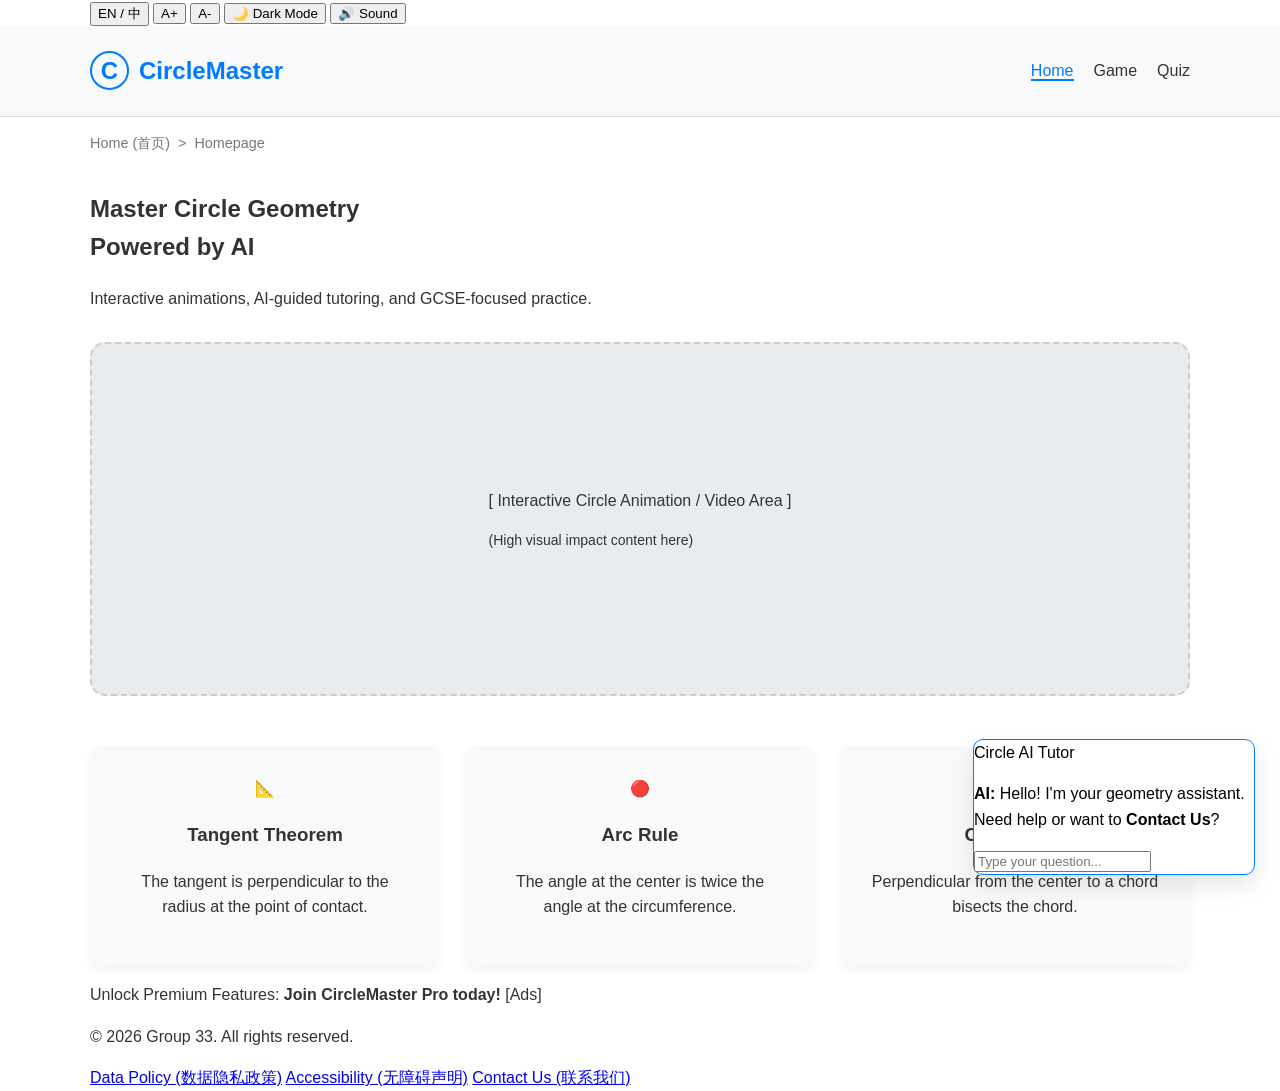
==== index.html @ a33f7076 "v.0.1.3.b - Homepage Release: Implemented responsive UI with accessibility controls (font-size, dark" ====
<!DOCTYPE html>
<html lang="en">
<head>
    <meta charset="UTF-8">
    <meta name="viewport" content="width=device-width, initial-scale=1.0">
    <title>CircleMaster - Interactive Geometry Learning</title>
    <!-- 评分要求：必须使用外部 CSS 文件 (Structure & Navigation - 5分) -->
    <link rel="stylesheet" href="css/home.css">
</head>
<body>

    <!-- 1. 顶部无障碍工具条 (Inclusive Design - 5分 & Wellbeing - 3分) -->
    <div id="accessibility-bar">
        <div class="container">
            <button onclick="changeLanguage()">EN / 中</button>
            <button onclick="adjustFontSize(1)">A+</button>
            <button onclick="adjustFontSize(-1)">A-</button>
            <button id="theme-btn">🌙 Dark Mode</button>
            <button id="audio-btn">🔊 Sound</button>
        </div>
    </div>

    <!-- 2. 头部导航 (Structure & Navigation) -->
    <header>
        <div class="container header-content">
            <!-- 评分要求：Logo 必须链接到主页 -->
            <a href="index.html" class="logo">
                <span class="logo-icon">C</span> CircleMaster
            </a>
            <nav>
                <ul class="nav-links">
                    <li><a href="index.html" class="active">Home</a></li>
                    <li><a href="game.html">Game</a></li>
                    <li><a href="quiz.html">Quiz</a></li>
                </ul>
            </nav>
        </div>
    </header>

    <!-- 3. 面包屑导航 (评分要求：Breadcrumb navigation must be implemented) -->
    <div class="container">
        <nav class="breadcrumb">
            <a href="index.html">Home (首页)</a> &nbsp;>&nbsp; <span>Homepage</span>
        </nav>
    </div>

    <main class="container">
        <!-- 4. Hero Section (Basics: USP & Video Area - 10分) -->
        <section id="hero">
            <h1>Master Circle Geometry <br><span class="highlight">Powered by AI</span></h1>
            <p class="usp">Interactive animations, AI-guided tutoring, and GCSE-focused practice.</p>

            <div class="video-container">
                <div class="video-placeholder">
                    <p>[ Interactive Circle Animation / Video Area ]</p>
                    <p style="font-size: 14px;">(High visual impact content here)</p>
                </div>
            </div>
        </section>

        <!-- 5. 核心规则展示 (Basics: Explain main circle rules) -->
        <section id="rules">
            <div class="rule-card">
                <div class="rule-icon">📐</div>
                <h3>Tangent Theorem</h3>
                <p>The tangent is perpendicular to the radius at the point of contact.</p>
            </div>
            <div class="rule-card">
                <div class="rule-icon">🔴</div>
                <h3>Arc Rule</h3>
                <p>The angle at the center is twice the angle at the circumference.</p>
            </div>
            <div class="rule-card">
                <div class="rule-icon">📏</div>
                <h3>Chord Rule</h3>
                <p>Perpendicular from the center to a chord bisects the chord.</p>
            </div>
        </section>

        <!-- 6. 广告位 (Basics: Ads banner - 10分) -->
        <div class="ads-banner">
            <p>Unlock Premium Features: <strong>Join CircleMaster Pro today!</strong> [Ads]</p>
        </div>
    </main>

    <!-- 7. AI 聊天室 (Basics: AI greeting & Contact us) -->
    <div id="ai-chat-widget">
        <div class="chat-header">Circle AI Tutor</div>
        <div class="chat-body">
            <p><strong>AI:</strong> Hello! I'm your geometry assistant. Need help or want to <strong>Contact Us</strong>?</p>
        </div>
        <div class="chat-input">
            <input type="text" placeholder="Type your question...">
        </div>
    </div>

    <!-- 8. 双语页脚 (Ethical, Cultural & Social - 2分) -->
    <footer>
        <div class="container footer-content">
            <p>© 2026 Group 33. All rights reserved.</p>
            <div class="footer-links">
                <a href="#">Data Policy (数据隐私政策)</a>
                <a href="#">Accessibility (无障碍声明)</a>
                <a href="#">Contact Us (联系我们)</a>
            </div>
        </div>
    </footer>

    <!-- 引用本地 JS 文件 -->
    <script src="js/home.js"></script>
</body>
</html>
---- css/home.css ----
/* 基础变量 */
:root {
    --primary-blue: #007bff;
    --bg-color: #ffffff;
    --text-color: #333333;
    --card-bg: #f8f9fa;
    --font-size-base: 16px;
}

/* 暗黑模式样式 (Wellbeing 评分项) */
[data-theme="dark"] {
    --bg-color: #1a1a1a;
    --text-color: #f0f0f0;
    --card-bg: #2d2d2d;
}

body {
    background-color: var(--bg-color);
    color: var(--text-color);
    font-size: var(--font-size-base);
    font-family: 'Segoe UI', Tahoma, Geneva, Verdana, sans-serif;
    margin: 0;
    transition: all 0.3s ease;
    line-height: 1.6;
}

.container {
    max-width: 1100px;
    margin: 0 auto;
    padding: 0 20px;
}

/* 极简导航栏 (Minimalism 评分项) */
header {
    background: var(--card-bg);
    padding: 1rem 0;
    border-bottom: 1px solid #ddd;
}

.header-content {
    display: flex;
    justify-content: space-between;
    align-items: center;
}

.logo {
    display: flex;
    align-items: center;
    text-decoration: none;
    font-weight: bold;
    color: var(--primary-blue);
    font-size: 1.5rem;
}

.logo-icon {
    width: 35px; height: 35px;
    border: 2px solid var(--primary-blue);
    border-radius: 50%;
    display: flex;
    align-items: center;
    justify-content: center;
    margin-right: 10px;
}

.nav-links {
    list-style: none;
    display: flex;
    gap: 20px;
}

.nav-links a { text-decoration: none; color: var(--text-color); font-weight: 500; }
.nav-links a.active { color: var(--primary-blue); border-bottom: 2px solid var(--primary-blue); }

/* 面包屑导航 */
.breadcrumb { padding: 15px 0; font-size: 0.9rem; color: #777; }
.breadcrumb a { color: #777; text-decoration: none; }

/* 视频区域占位 (Mobile 响应式 - 5分) */
.video-container {
    background: #e9ecef;
    border-radius: 15px;
    height: 350px;
    display: flex;
    align-items: center;
    justify-content: center;
    margin-top: 30px;
    border: 2px dashed #ccc;
}

/* 规则展示卡片 (Basics) */
#rules {
    display: grid;
    grid-template-columns: repeat(auto-fit, minmax(280px, 1fr));
    gap: 25px;
    margin-top: 50px;
}

.rule-card {
    background: var(--card-bg);
    padding: 30px;
    border-radius: 12px;
    text-align: center;
    box-shadow: 0 4px 10px rgba(0,0,0,0.05);
}

/* AI 聊天窗固定在右下角 */
#ai-chat-widget {
    position: fixed;
    bottom: 25px;
    right: 25px;
    width: 280px;
    background: white;
    border: 1px solid var(--primary-blue);
    border-radius: 10px;
    box-shadow: 0 10px 25px rgba(0,0,0,0.1);
    color: black;
}
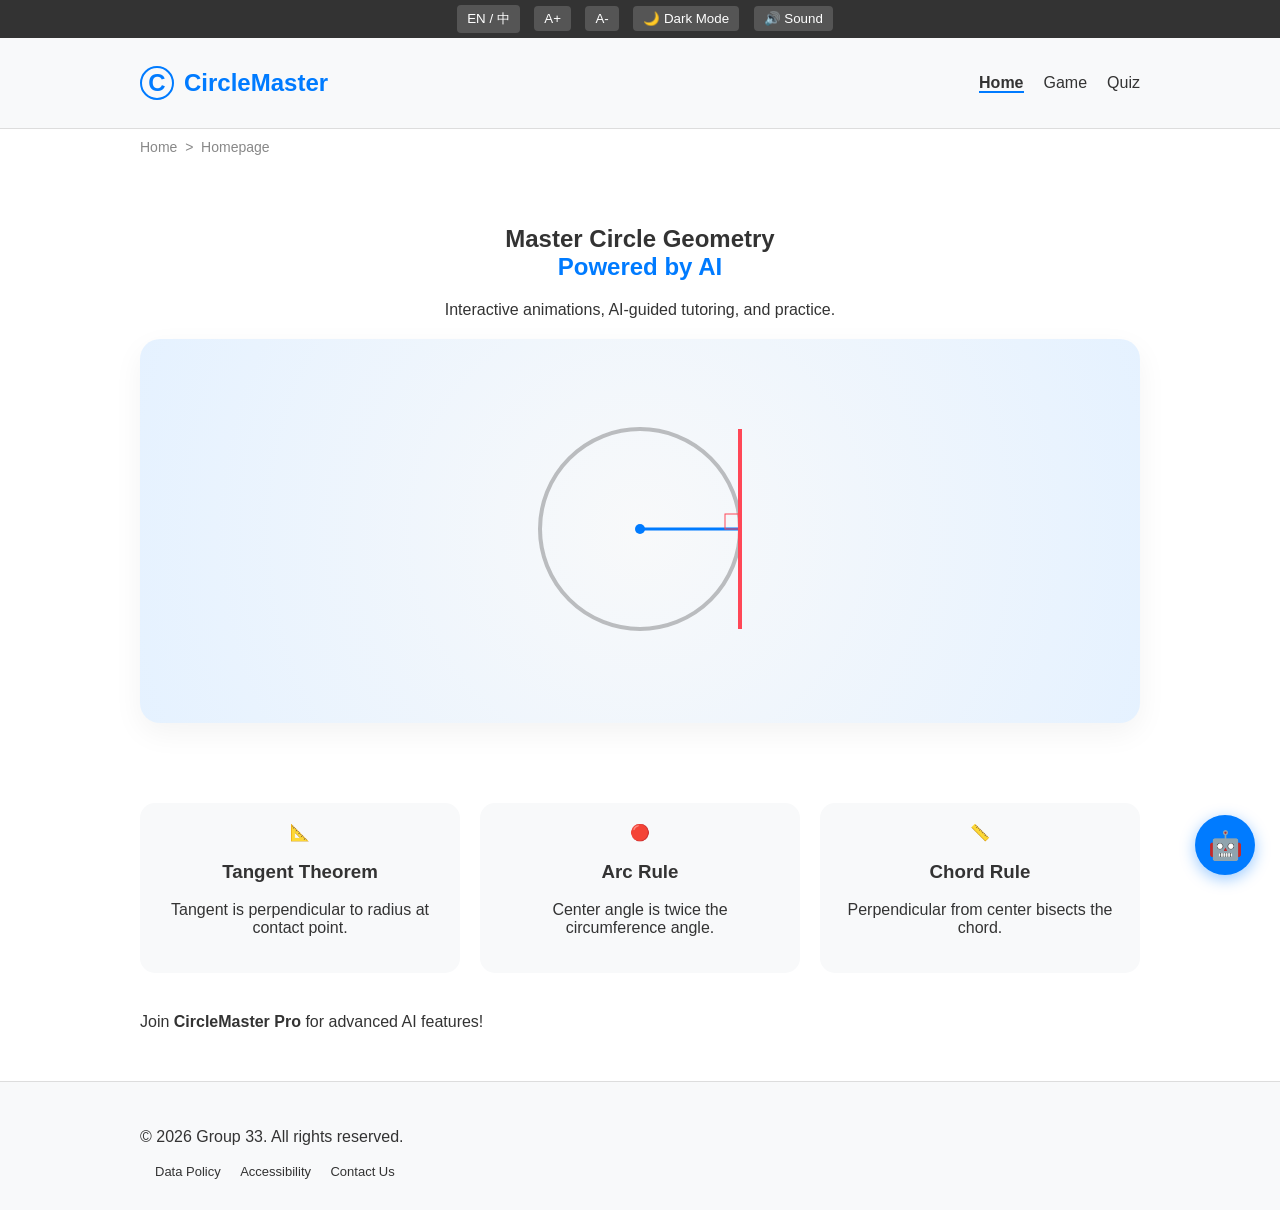
==== commit 95f15ab7: "v1.1.1.b - implement core V2 features - Localisation, SVG Animation, and AI-driven UI refactor This " ====
--- a/index.html
+++ b/index.html
@@ -4,109 +4,127 @@
     <meta charset="UTF-8">
     <meta name="viewport" content="width=device-width, initial-scale=1.0">
     <title>CircleMaster - Interactive Geometry Learning</title>
-    <!-- 评分要求：必须使用外部 CSS 文件 (Structure & Navigation - 5分) -->
     <link rel="stylesheet" href="css/home.css">
 </head>
 <body>
 
-    <!-- 1. 顶部无障碍工具条 (Inclusive Design - 5分 & Wellbeing - 3分) -->
+    <!-- 1. Accessibility Bar -->
     <div id="accessibility-bar">
         <div class="container">
-            <button onclick="changeLanguage()">EN / 中</button>
+            <button onclick="changeLanguage()" data-i18n="btn-lang">EN / 中</button>
             <button onclick="adjustFontSize(1)">A+</button>
             <button onclick="adjustFontSize(-1)">A-</button>
-            <button id="theme-btn">🌙 Dark Mode</button>
-            <button id="audio-btn">🔊 Sound</button>
+            <button id="theme-btn" data-i18n="btn-theme">🌙 Dark Mode</button>
+            <button id="audio-btn">🔊 <span data-i18n="btn-sound">Sound</span></button>
         </div>
     </div>
 
-    <!-- 2. 头部导航 (Structure & Navigation) -->
+    <!-- 2. Header -->
     <header>
         <div class="container header-content">
-            <!-- 评分要求：Logo 必须链接到主页 -->
             <a href="index.html" class="logo">
-                <span class="logo-icon">C</span> CircleMaster
+                <span class="logo-icon">C</span> <span data-i18n="logo-text">CircleMaster</span>
             </a>
             <nav>
                 <ul class="nav-links">
-                    <li><a href="index.html" class="active">Home</a></li>
-                    <li><a href="game.html">Game</a></li>
-                    <li><a href="quiz.html">Quiz</a></li>
+                    <li><a href="index.html" class="active" data-i18n="nav-home">Home</a></li>
+                    <li><a href="game.html" data-i18n="nav-game">Game</a></li>
+                    <li><a href="quiz.html" data-i18n="nav-quiz">Quiz</a></li>
                 </ul>
             </nav>
         </div>
     </header>
 
-    <!-- 3. 面包屑导航 (评分要求：Breadcrumb navigation must be implemented) -->
+    <!-- 3. Breadcrumb -->
     <div class="container">
         <nav class="breadcrumb">
-            <a href="index.html">Home (首页)</a> &nbsp;>&nbsp; <span>Homepage</span>
+            <a href="index.html" data-i18n="bc-home">Home</a> &nbsp;>&nbsp; <span data-i18n="bc-current">Homepage</span>
         </nav>
     </div>
 
     <main class="container">
-        <!-- 4. Hero Section (Basics: USP & Video Area - 10分) -->
+        <!-- 4. Hero Section (SVG Animation for Visual Impact) -->
         <section id="hero">
-            <h1>Master Circle Geometry <br><span class="highlight">Powered by AI</span></h1>
-            <p class="usp">Interactive animations, AI-guided tutoring, and GCSE-focused practice.</p>
+            <h1 data-i18n="hero-title">Master Circle Geometry <br><span class="highlight">Powered by AI</span></h1>
+            <p class="usp" data-i18n="hero-usp">Interactive animations, AI-guided tutoring, and practice.</p>
 
             <div class="video-container">
-                <div class="video-placeholder">
-                    <p>[ Interactive Circle Animation / Video Area ]</p>
-                    <p style="font-size: 14px;">(High visual impact content here)</p>
-                </div>
+                <!-- 动态 SVG 圆几何演示 -->
+                <svg width="400" height="300" viewBox="0 0 400 300" id="hero-svg">
+                    <defs>
+                        <linearGradient id="grad1" x1="0%" y1="0%" x2="100%?" y2="100%">
+                            <stop offset="0%" style="stop-color:var(--primary-blue);stop-opacity:1" />
+                            <stop offset="100%" style="stop-color:#ff4757;stop-opacity:1" />
+                        </linearGradient>
+                    </defs>
+                    <!-- 圆与半径 -->
+                    <circle cx="200" cy="150" r="100" stroke="var(--text-color)" stroke-width="4" fill="none" opacity="0.3" />
+                    <circle cx="200" cy="150" r="5" fill="var(--primary-blue)" />
+                    <line x1="200" y1="150" x2="300" y2="150" stroke="var(--primary-blue)" stroke-width="3" id="radius-line" />
+                    <!-- 动态切线 -->
+                    <line x1="300" y1="50" x2="300" y2="250" stroke="#ff4757" stroke-width="4" id="tangent-line" />
+                    <rect x="285" y="135" width="15" height="15" fill="none" stroke="#ff4757" />
+                </svg>
             </div>
         </section>
 
-        <!-- 5. 核心规则展示 (Basics: Explain main circle rules) -->
+        <!-- 5. Rules -->
         <section id="rules">
             <div class="rule-card">
                 <div class="rule-icon">📐</div>
-                <h3>Tangent Theorem</h3>
-                <p>The tangent is perpendicular to the radius at the point of contact.</p>
+                <h3 data-i18n="rule1-title">Tangent Theorem</h3>
+                <p data-i18n="rule1-desc">Tangent is perpendicular to radius at contact point.</p>
             </div>
             <div class="rule-card">
                 <div class="rule-icon">🔴</div>
-                <h3>Arc Rule</h3>
-                <p>The angle at the center is twice the angle at the circumference.</p>
+                <h3 data-i18n="rule2-title">Arc Rule</h3>
+                <p data-i18n="rule2-desc">Center angle is twice the circumference angle.</p>
             </div>
             <div class="rule-card">
                 <div class="rule-icon">📏</div>
-                <h3>Chord Rule</h3>
-                <p>Perpendicular from the center to a chord bisects the chord.</p>
+                <h3 data-i18n="rule3-title">Chord Rule</h3>
+                <p data-i18n="rule3-desc">Perpendicular from center bisects the chord.</p>
             </div>
         </section>
 
-        <!-- 6. 广告位 (Basics: Ads banner - 10分) -->
+        <!-- 6. Ads -->
         <div class="ads-banner">
-            <p>Unlock Premium Features: <strong>Join CircleMaster Pro today!</strong> [Ads]</p>
+            <p data-i18n="ads-text">Join <strong>CircleMaster Pro</strong> for advanced AI features!</p>
         </div>
     </main>
 
-    <!-- 7. AI 聊天室 (Basics: AI greeting & Contact us) -->
-    <div id="ai-chat-widget">
-        <div class="chat-header">Circle AI Tutor</div>
-        <div class="chat-body">
-            <p><strong>AI:</strong> Hello! I'm your geometry assistant. Need help or want to <strong>Contact Us</strong>?</p>
-        </div>
-        <div class="chat-input">
-            <input type="text" placeholder="Type your question...">
-        </div>
+    <!-- 在 <footer> 标签上方插入这个按钮 -->
+<div id="chat-toggle-btn" onclick="toggleChat()" title="Chat with AI">
+    <span>🤖</span>
+</div>
+
+<!-- 给原来的 ai-chat-widget 增加 class="chat-hidden" -->
+<div id="ai-chat-widget" class="chat-hidden">
+    <div class="chat-header">
+        <span data-i18n="chat-header">Circle AI Tutor</span>
+        <!-- 增加一个关闭按钮 -->
+        <button onclick="toggleChat()" style="float:right; background:none; border:none; color:white; cursor:pointer;">✕</button>
     </div>
+    <div class="chat-body" id="chat-body">
+        <p><strong data-i18n="ai-name">AI:</strong> <span data-i18n="chat-welcome">Hi! Type "Contact" to message us!</span></p>
+    </div>
+    <div class="chat-input">
+        <input type="text" id="chat-input" placeholder="Type here...">
+    </div>
+</div>
 
-    <!-- 8. 双语页脚 (Ethical, Cultural & Social - 2分) -->
+    <!-- 8. Footer -->
     <footer>
         <div class="container footer-content">
-            <p>© 2026 Group 33. All rights reserved.</p>
+            <p data-i18n="footer-copy">© 2026 Group 33. All rights reserved.</p>
             <div class="footer-links">
-                <a href="#">Data Policy (数据隐私政策)</a>
-                <a href="#">Accessibility (无障碍声明)</a>
-                <a href="#">Contact Us (联系我们)</a>
+                <a href="#" data-i18n="footer-data">Data Policy</a>
+                <a href="#" data-i18n="footer-access">Accessibility</a>
+                <a href="#" data-i18n="footer-contact">Contact Us</a>
             </div>
         </div>
     </footer>
 
-    <!-- 引用本地 JS 文件 -->
     <script src="js/home.js"></script>
 </body>
 </html>
--- a/css/home.css
+++ b/css/home.css
@@ -1,4 +1,3 @@
-/* 基础变量 */
 :root {
     --primary-blue: #007bff;
     --bg-color: #ffffff;
@@ -7,7 +6,6 @@
     --font-size-base: 16px;
 }
 
-/* 暗黑模式样式 (Wellbeing 评分项) */
 [data-theme="dark"] {
     --bg-color: #1a1a1a;
     --text-color: #f0f0f0;
@@ -18,100 +16,175 @@
     background-color: var(--bg-color);
     color: var(--text-color);
     font-size: var(--font-size-base);
-    font-family: 'Segoe UI', Tahoma, Geneva, Verdana, sans-serif;
-    margin: 0;
     transition: all 0.3s ease;
-    line-height: 1.6;
+    margin: 0; font-family: sans-serif;
 }
 
-.container {
-    max-width: 1100px;
-    margin: 0 auto;
-    padding: 0 20px;
+.container { max-width: 1000px; margin: 0 auto; padding: 0 20px; }
+
+/* 顶部工具栏 */
+#accessibility-bar { background: #333; padding: 5px 0; display: flex; justify-content: flex-end; }
+#accessibility-bar button { margin-left: 10px; cursor: pointer; background: #555; color: white; border: none; padding: 5px 10px; border-radius: 4px; }
+
+header { background: var(--card-bg); padding: 20px 0; border-bottom: 1px solid #ddd; }
+.header-content { display: flex; justify-content: space-between; align-items: center; }
+.logo { font-size: 24px; font-weight: bold; color: var(--primary-blue); text-decoration: none; display: flex; align-items: center; }
+.logo-icon { border: 2px solid var(--primary-blue); border-radius: 50%; width: 30px; height: 30px; display: inline-flex; justify-content: center; align-items: center; margin-right: 10px; }
+.nav-links { list-style: none; display: flex; gap: 20px; }
+.nav-links a { text-decoration: none; color: var(--text-color); }
+.nav-links a.active { font-weight: bold; border-bottom: 2px solid var(--primary-blue); }
+
+.breadcrumb { padding: 10px 0; font-size: 14px; color: #888; }
+.breadcrumb a { color: #888; text-decoration: none; }
+
+/* Hero & SVG Animation */
+#hero { text-align: center; padding: 40px 0; }
+.highlight { color: var(--primary-blue); }
+.video-container {
+    background: radial-gradient(circle, var(--card-bg) 0%, rgba(0,123,255,0.1) 100%);
+    border-radius: 20px; padding: 40px; margin-top: 20px;
+    box-shadow: 0 10px 30px rgba(0,0,0,0.05);
+}
+#hero-svg { animation: float 4s ease-in-out infinite; }
+@keyframes float {
+    0%, 100% { transform: translateY(0) rotate(0deg); }
+    50% { transform: translateY(-15px) rotate(1deg); }
 }
 
-/* 极简导航栏 (Minimalism 评分项) */
-header {
-    background: var(--card-bg);
-    padding: 1rem 0;
-    border-bottom: 1px solid #ddd;
+/* Rules Cards */
+#rules { display: grid; grid-template-columns: repeat(auto-fit, minmax(250px, 1fr)); gap: 20px; margin: 40px 0; }
+.rule-card { background: var(--card-bg); padding: 20px; border-radius: 15px; text-align: center; transition: transform 0.3s; }
+.rule-card:hover { transform: translateY(-5px); }
+
+/* 1. 聊天触发按钮样式 */
+#chat-toggle-btn {
+    position: fixed;
+    bottom: 25px;
+    right: 25px;
+    width: 60px;
+    height: 60px;
+    background-color: var(--primary-blue);
+    border-radius: 50%;
+    display: flex;
+    justify-content: center;
+    align-items: center;
+    font-size: 30px;
+    cursor: pointer;
+    box-shadow: 0 4px 15px rgba(0,0,0,0.3);
+    z-index: 1000;
+    transition: transform 0.3s cubic-bezier(0.175, 0.885, 0.32, 1.275);
 }
 
-.header-content {
+#chat-toggle-btn:hover {
+    transform: scale(1.1);
+}
+
+/* 聊天窗口基础样式 */
+#ai-chat-widget {
+    position: fixed;
+    bottom: 100px;
+    right: 25px;
+    width: 320px;
+    background: #ffffff; /* 纯白背景 */
+    border-radius: 15px;
+    box-shadow: 0 10px 25px rgba(0, 0, 0, 0.15); /* 柔和阴影 */
+    border: 1px solid #e0e0e0;
+    overflow: hidden;
+    z-index: 999;
+    transition: all 0.4s cubic-bezier(0.4, 0, 0.2, 1);
+}
+
+/* 蓝色页眉 */
+.chat-header {
+    background: #007bff; /* 你的主题蓝色 */
+    color: white;
+    padding: 15px;
+    font-weight: bold;
     display: flex;
     justify-content: space-between;
     align-items: center;
 }
 
-.logo {
-    display: flex;
-    align-items: center;
-    text-decoration: none;
-    font-weight: bold;
-    color: var(--primary-blue);
-    font-size: 1.5rem;
+.chat-close-btn {
+    background: rgba(255,255,255,0.2);
+    border: none;
+    color: white;
+    border-radius: 50%;
+    width: 24px;
+    height: 24px;
+    cursor: pointer;
+    line-height: 24px;
 }
 
-.logo-icon {
-    width: 35px; height: 35px;
-    border: 2px solid var(--primary-blue);
-    border-radius: 50%;
-    display: flex;
-    align-items: center;
-    justify-content: center;
-    margin-right: 10px;
+/* 白色内容区 */
+.chat-body {
+    height: 250px;
+    overflow-y: auto;
+    padding: 15px;
+    background: #fdfdfd;
+    font-family: 'Segoe UI', Tahoma, sans-serif;
 }
 
-.nav-links {
-    list-style: none;
-    display: flex;
-    gap: 20px;
+/* 消息气泡效果 (更精致) */
+.chat-body p {
+    margin-bottom: 12px;
+    line-height: 1.4;
 }
 
-.nav-links a { text-decoration: none; color: var(--text-color); font-weight: 500; }
-.nav-links a.active { color: var(--primary-blue); border-bottom: 2px solid var(--primary-blue); }
-
-/* 面包屑导航 */
-.breadcrumb { padding: 15px 0; font-size: 0.9rem; color: #777; }
-.breadcrumb a { color: #777; text-decoration: none; }
-
-/* 视频区域占位 (Mobile 响应式 - 5分) */
-.video-container {
-    background: #e9ecef;
-    border-radius: 15px;
-    height: 350px;
-    display: flex;
-    align-items: center;
-    justify-content: center;
-    margin-top: 30px;
-    border: 2px dashed #ccc;
+/* 输入区域 */
+.chat-input {
+    padding: 10px;
+    border-top: 1px solid #eee;
+    background: white;
 }
 
-/* 规则展示卡片 (Basics) */
-#rules {
-    display: grid;
-    grid-template-columns: repeat(auto-fit, minmax(280px, 1fr));
-    gap: 25px;
-    margin-top: 50px;
+.chat-input input {
+    width: 100%;
+    padding: 10px;
+    border: 1px solid #ddd;
+    border-radius: 20px; /* 圆角输入框 */
+    outline: none;
+    box-sizing: border-box;
 }
 
-.rule-card {
-    background: var(--card-bg);
-    padding: 30px;
-    border-radius: 12px;
-    text-align: center;
-    box-shadow: 0 4px 10px rgba(0,0,0,0.05);
+.chat-input input:focus {
+    border-color: #007bff;
 }
 
-/* AI 聊天窗固定在右下角 */
-#ai-chat-widget {
+/* 浮动按钮样式 */
+#chat-toggle-btn {
     position: fixed;
     bottom: 25px;
     right: 25px;
-    width: 280px;
-    background: white;
-    border: 1px solid var(--primary-blue);
-    border-radius: 10px;
-    box-shadow: 0 10px 25px rgba(0,0,0,0.1);
-    color: black;
-}+    width: 60px;
+    height: 60px;
+    background: #007bff;
+    color: white;
+    border-radius: 50%;
+    display: flex;
+    justify-content: center;
+    align-items: center;
+    font-size: 28px;
+    cursor: pointer;
+    z-index: 1000;
+    box-shadow: 0 4px 15px rgba(0, 123, 255, 0.4);
+    transition: transform 0.3s;
+}
+
+#chat-toggle-btn:hover { transform: scale(1.1); }
+
+/* 显隐动画逻辑 */
+.chat-hidden {
+    opacity: 0;
+    transform: scale(0.8) translateY(40px);
+    pointer-events: none;
+}
+
+.chat-visible {
+    opacity: 1;
+    transform: scale(1) translateY(0);
+    pointer-events: auto;
+}
+
+footer { background: var(--card-bg); padding: 30px 0; margin-top: 50px; border-top: 1px solid #ddd; }
+.footer-links a { margin-left: 15px; color: var(--text-color); font-size: 13px; text-decoration: none; }
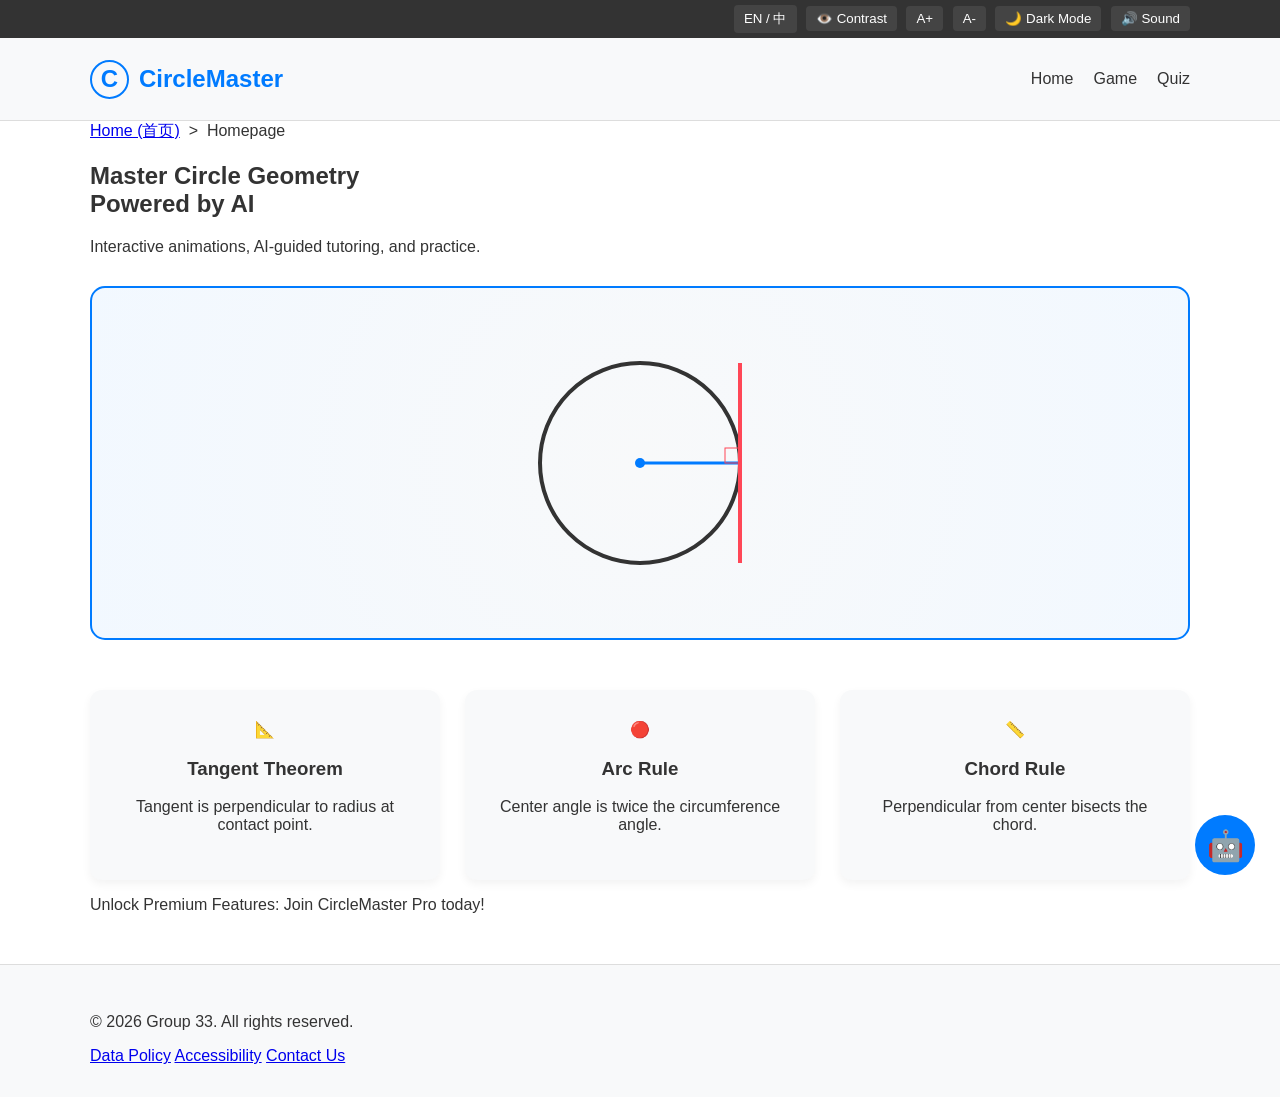
==== commit fd4cc0b5: "v1.1.2.b(v2.final.b): complete V2 features - dynamic SVG, full localisation, and advanced A11y/UI re" ====
--- a/index.html
+++ b/index.html
@@ -8,18 +8,22 @@
 </head>
 <body>
 
-    <!-- 1. Accessibility Bar -->
+    <!-- 1. 顶部无障碍工具条 -->
     <div id="accessibility-bar">
         <div class="container">
             <button onclick="changeLanguage()" data-i18n="btn-lang">EN / 中</button>
+            <button onclick="toggleContrast()" data-i18n="btn-contrast">👁️ Contrast</button>
             <button onclick="adjustFontSize(1)">A+</button>
             <button onclick="adjustFontSize(-1)">A-</button>
             <button id="theme-btn" data-i18n="btn-theme">🌙 Dark Mode</button>
-            <button id="audio-btn">🔊 <span data-i18n="btn-sound">Sound</span></button>
+            <!-- 声音按钮：图标和文字分开，防止被覆盖 -->
+            <button id="audio-btn" onclick="toggleSound()">
+                <span id="sound-icon">🔊</span> <span data-i18n="btn-sound">Sound</span>
+            </button>
         </div>
     </div>
 
-    <!-- 2. Header -->
+    <!-- 2. 头部导航 -->
     <header>
         <div class="container header-content">
             <a href="index.html" class="logo">
@@ -35,40 +39,31 @@
         </div>
     </header>
 
-    <!-- 3. Breadcrumb -->
+    <!-- 3. 面包屑导航 -->
     <div class="container">
         <nav class="breadcrumb">
-            <a href="index.html" data-i18n="bc-home">Home</a> &nbsp;>&nbsp; <span data-i18n="bc-current">Homepage</span>
+            <a href="index.html" data-i18n="bc-home">Home (首页)</a> &nbsp;>&nbsp; <span data-i18n="bc-current">Homepage</span>
         </nav>
     </div>
 
     <main class="container">
-        <!-- 4. Hero Section (SVG Animation for Visual Impact) -->
+        <!-- 4. Hero Section -->
         <section id="hero">
             <h1 data-i18n="hero-title">Master Circle Geometry <br><span class="highlight">Powered by AI</span></h1>
             <p class="usp" data-i18n="hero-usp">Interactive animations, AI-guided tutoring, and practice.</p>
 
             <div class="video-container">
-                <!-- 动态 SVG 圆几何演示 -->
                 <svg width="400" height="300" viewBox="0 0 400 300" id="hero-svg">
-                    <defs>
-                        <linearGradient id="grad1" x1="0%" y1="0%" x2="100%?" y2="100%">
-                            <stop offset="0%" style="stop-color:var(--primary-blue);stop-opacity:1" />
-                            <stop offset="100%" style="stop-color:#ff4757;stop-opacity:1" />
-                        </linearGradient>
-                    </defs>
-                    <!-- 圆与半径 -->
-                    <circle cx="200" cy="150" r="100" stroke="var(--text-color)" stroke-width="4" fill="none" opacity="0.3" />
                     <circle cx="200" cy="150" r="5" fill="var(--primary-blue)" />
-                    <line x1="200" y1="150" x2="300" y2="150" stroke="var(--primary-blue)" stroke-width="3" id="radius-line" />
-                    <!-- 动态切线 -->
-                    <line x1="300" y1="50" x2="300" y2="250" stroke="#ff4757" stroke-width="4" id="tangent-line" />
+                    <line x1="200" y1="150" x2="300" y2="150" stroke="var(--primary-blue)" stroke-width="3" />
+                    <circle cx="200" cy="150" r="100" stroke="var(--text-color)" stroke-width="4" fill="none" />
+                    <line x1="300" y1="50" x2="300" y2="250" stroke="#ff4757" stroke-width="4" />
                     <rect x="285" y="135" width="15" height="15" fill="none" stroke="#ff4757" />
                 </svg>
             </div>
         </section>
 
-        <!-- 5. Rules -->
+        <!-- 5. 核心规则展示 -->
         <section id="rules">
             <div class="rule-card">
                 <div class="rule-icon">📐</div>
@@ -87,33 +82,45 @@
             </div>
         </section>
 
-        <!-- 6. Ads -->
+        <!-- 6. 广告位 -->
         <div class="ads-banner">
-            <p data-i18n="ads-text">Join <strong>CircleMaster Pro</strong> for advanced AI features!</p>
+            <p data-i18n="ads-text">Unlock Premium Features: Join CircleMaster Pro today!</p>
         </div>
     </main>
 
-    <!-- 在 <footer> 标签上方插入这个按钮 -->
-<div id="chat-toggle-btn" onclick="toggleChat()" title="Chat with AI">
-    <span>🤖</span>
-</div>
+    <!-- 7. AI 聊天室 -->
+    <div id="chat-toggle-btn" onclick="toggleChat()">🤖</div>
 
-<!-- 给原来的 ai-chat-widget 增加 class="chat-hidden" -->
-<div id="ai-chat-widget" class="chat-hidden">
-    <div class="chat-header">
-        <span data-i18n="chat-header">Circle AI Tutor</span>
-        <!-- 增加一个关闭按钮 -->
-        <button onclick="toggleChat()" style="float:right; background:none; border:none; color:white; cursor:pointer;">✕</button>
+    <div id="ai-chat-widget" style="display: none;">
+        <div class="chat-header">
+            <span data-i18n="chat-header">Circle AI Tutor</span>
+            <div style="float:right">
+                <button onclick="confirmClearChat()" style="background:none;border:none;color:white;cursor:pointer">🗑️</button>
+                <button onclick="toggleChat()" style="background:none;border:none;color:white;cursor:pointer">✕</button>
+            </div>
+        </div>
+        <div class="chat-body" id="chat-body">
+            <p><strong data-i18n="ai-name">AI:</strong> <span data-i18n="chat-welcome">Hi! Type "Contact" to message us!</span></p>
+        </div>
+        <div class="chat-input">
+            <input type="text" id="chat-input" placeholder="Type here...">
+        </div>
     </div>
-    <div class="chat-body" id="chat-body">
-        <p><strong data-i18n="ai-name">AI:</strong> <span data-i18n="chat-welcome">Hi! Type "Contact" to message us!</span></p>
+
+    <!-- 8. 确认弹窗 -->
+    <div id="confirm-modal" style="display: none;">
+        <div class="modal-overlay">
+            <div class="modal-content">
+                <h3 data-i18n="modal-title">Confirm?</h3>
+                <p data-i18n="modal-desc">Clear all messages?</p>
+                <div style="margin-top:20px">
+                    <button onclick="executeClear()" class="btn-danger" data-i18n="btn-confirm">Delete</button>
+                    <button onclick="closeModal()" data-i18n="btn-cancel">Cancel</button>
+                </div>
+            </div>
+        </div>
     </div>
-    <div class="chat-input">
-        <input type="text" id="chat-input" placeholder="Type here...">
-    </div>
-</div>
 
-    <!-- 8. Footer -->
     <footer>
         <div class="container footer-content">
             <p data-i18n="footer-copy">© 2026 Group 33. All rights reserved.</p>
--- a/css/home.css
+++ b/css/home.css
@@ -1,3 +1,4 @@
+/* 基础变量 */
 :root {
     --primary-blue: #007bff;
     --bg-color: #ffffff;
@@ -6,185 +7,74 @@
     --font-size-base: 16px;
 }
 
+/* 暗黑模式 */
 [data-theme="dark"] {
     --bg-color: #1a1a1a;
     --text-color: #f0f0f0;
     --card-bg: #2d2d2d;
 }
 
+/* V2: 高对比度模式 (A11y) */
+[data-a11y="high-contrast"] {
+    --primary-blue: #ffff00 !important;
+    --bg-color: #000000 !important;
+    --text-color: #ffff00 !important;
+    --card-bg: #1a1a1a !important;
+}
+
 body {
     background-color: var(--bg-color);
     color: var(--text-color);
     font-size: var(--font-size-base);
-    transition: all 0.3s ease;
-    margin: 0; font-family: sans-serif;
+    font-family: 'Segoe UI', Tahoma, sans-serif;
+    margin: 0; transition: all 0.3s ease;
 }
 
-.container { max-width: 1000px; margin: 0 auto; padding: 0 20px; }
+.container { max-width: 1100px; margin: 0 auto; padding: 0 20px; }
 
 /* 顶部工具栏 */
-#accessibility-bar { background: #333; padding: 5px 0; display: flex; justify-content: flex-end; }
-#accessibility-bar button { margin-left: 10px; cursor: pointer; background: #555; color: white; border: none; padding: 5px 10px; border-radius: 4px; }
+#accessibility-bar { background: #333; padding: 5px 0; text-align: right; }
+#accessibility-bar button { background: #444; color: white; border: none; padding: 5px 10px; cursor: pointer; margin-left: 5px; border-radius: 4px; }
 
-header { background: var(--card-bg); padding: 20px 0; border-bottom: 1px solid #ddd; }
+header { background: var(--card-bg); padding: 1rem 0; border-bottom: 1px solid #ddd; }
 .header-content { display: flex; justify-content: space-between; align-items: center; }
-.logo { font-size: 24px; font-weight: bold; color: var(--primary-blue); text-decoration: none; display: flex; align-items: center; }
-.logo-icon { border: 2px solid var(--primary-blue); border-radius: 50%; width: 30px; height: 30px; display: inline-flex; justify-content: center; align-items: center; margin-right: 10px; }
+.logo { display: flex; align-items: center; text-decoration: none; font-weight: bold; color: var(--primary-blue); font-size: 1.5rem; }
+.logo-icon { width: 35px; height: 35px; border: 2px solid var(--primary-blue); border-radius: 50%; display: flex; align-items: center; justify-content: center; margin-right: 10px; }
 .nav-links { list-style: none; display: flex; gap: 20px; }
 .nav-links a { text-decoration: none; color: var(--text-color); }
-.nav-links a.active { font-weight: bold; border-bottom: 2px solid var(--primary-blue); }
 
-.breadcrumb { padding: 10px 0; font-size: 14px; color: #888; }
-.breadcrumb a { color: #888; text-decoration: none; }
-
-/* Hero & SVG Animation */
-#hero { text-align: center; padding: 40px 0; }
-.highlight { color: var(--primary-blue); }
+/* V2: SVG 动画效果 */
 .video-container {
-    background: radial-gradient(circle, var(--card-bg) 0%, rgba(0,123,255,0.1) 100%);
-    border-radius: 20px; padding: 40px; margin-top: 20px;
-    box-shadow: 0 10px 30px rgba(0,0,0,0.05);
+    background: radial-gradient(circle, var(--card-bg) 0%, rgba(0,123,255,0.05) 100%);
+    border-radius: 15px; height: 350px; display: flex; align-items: center; justify-content: center; margin-top: 30px; border: 2px solid var(--primary-blue);
 }
-#hero-svg { animation: float 4s ease-in-out infinite; }
-@keyframes float {
-    0%, 100% { transform: translateY(0) rotate(0deg); }
-    50% { transform: translateY(-15px) rotate(1deg); }
+#hero-svg { animation: hero-float 4s ease-in-out infinite; }
+@keyframes hero-float {
+    0%, 100% { transform: translateY(0); }
+    50% { transform: translateY(-15px); }
 }
 
-/* Rules Cards */
-#rules { display: grid; grid-template-columns: repeat(auto-fit, minmax(250px, 1fr)); gap: 20px; margin: 40px 0; }
-.rule-card { background: var(--card-bg); padding: 20px; border-radius: 15px; text-align: center; transition: transform 0.3s; }
-.rule-card:hover { transform: translateY(-5px); }
+/* 规则卡片 */
+#rules { display: grid; grid-template-columns: repeat(auto-fit, minmax(280px, 1fr)); gap: 25px; margin-top: 50px; }
+.rule-card { background: var(--card-bg); padding: 30px; border-radius: 12px; text-align: center; box-shadow: 0 4px 10px rgba(0,0,0,0.05); }
 
-/* 1. 聊天触发按钮样式 */
+/* V2: 聊天悬浮按钮 */
 #chat-toggle-btn {
-    position: fixed;
-    bottom: 25px;
-    right: 25px;
-    width: 60px;
-    height: 60px;
-    background-color: var(--primary-blue);
-    border-radius: 50%;
-    display: flex;
-    justify-content: center;
-    align-items: center;
-    font-size: 30px;
-    cursor: pointer;
-    box-shadow: 0 4px 15px rgba(0,0,0,0.3);
-    z-index: 1000;
-    transition: transform 0.3s cubic-bezier(0.175, 0.885, 0.32, 1.275);
+    position: fixed; bottom: 25px; right: 25px; width: 60px; height: 60px;
+    background: var(--primary-blue); border-radius: 50%; display: flex;
+    justify-content: center; align-items: center; font-size: 30px; cursor: pointer; z-index: 1000;
 }
 
-#chat-toggle-btn:hover {
-    transform: scale(1.1);
-}
+/* 聊天窗口 */
+#ai-chat-widget { position: fixed; bottom: 95px; right: 25px; width: 300px; background: white; border: 2px solid var(--primary-blue); border-radius: 10px; z-index: 1000; }
+.chat-header { background: var(--primary-blue); color: white; padding: 10px; }
+.chat-body { height: 200px; overflow-y: auto; padding: 10px; color: #333; background: #fff; }
+.chat-input input { width: 100%; border: none; padding: 10px; border-top: 1px solid #ddd; }
 
-/* 聊天窗口基础样式 */
-#ai-chat-widget {
-    position: fixed;
-    bottom: 100px;
-    right: 25px;
-    width: 320px;
-    background: #ffffff; /* 纯白背景 */
-    border-radius: 15px;
-    box-shadow: 0 10px 25px rgba(0, 0, 0, 0.15); /* 柔和阴影 */
-    border: 1px solid #e0e0e0;
-    overflow: hidden;
-    z-index: 999;
-    transition: all 0.4s cubic-bezier(0.4, 0, 0.2, 1);
-}
+/* V2: 确认弹窗样式 */
+#confirm-modal { position: fixed; top: 0; left: 0; width: 100%; height: 100%; z-index: 2000; display: flex; align-items: center; justify-content: center; }
+.modal-overlay { position: absolute; width: 100%; height: 100%; background: rgba(0,0,0,0.8); }
+.modal-content { position: relative; background: var(--card-bg); padding: 30px; border-radius: 15px; border: 2px solid var(--primary-blue); text-align: center; }
+.btn-danger { background: #ff4757; color: white; border: none; padding: 8px 20px; border-radius: 5px; cursor: pointer; margin-right: 10px; }
 
-/* 蓝色页眉 */
-.chat-header {
-    background: #007bff; /* 你的主题蓝色 */
-    color: white;
-    padding: 15px;
-    font-weight: bold;
-    display: flex;
-    justify-content: space-between;
-    align-items: center;
-}
-
-.chat-close-btn {
-    background: rgba(255,255,255,0.2);
-    border: none;
-    color: white;
-    border-radius: 50%;
-    width: 24px;
-    height: 24px;
-    cursor: pointer;
-    line-height: 24px;
-}
-
-/* 白色内容区 */
-.chat-body {
-    height: 250px;
-    overflow-y: auto;
-    padding: 15px;
-    background: #fdfdfd;
-    font-family: 'Segoe UI', Tahoma, sans-serif;
-}
-
-/* 消息气泡效果 (更精致) */
-.chat-body p {
-    margin-bottom: 12px;
-    line-height: 1.4;
-}
-
-/* 输入区域 */
-.chat-input {
-    padding: 10px;
-    border-top: 1px solid #eee;
-    background: white;
-}
-
-.chat-input input {
-    width: 100%;
-    padding: 10px;
-    border: 1px solid #ddd;
-    border-radius: 20px; /* 圆角输入框 */
-    outline: none;
-    box-sizing: border-box;
-}
-
-.chat-input input:focus {
-    border-color: #007bff;
-}
-
-/* 浮动按钮样式 */
-#chat-toggle-btn {
-    position: fixed;
-    bottom: 25px;
-    right: 25px;
-    width: 60px;
-    height: 60px;
-    background: #007bff;
-    color: white;
-    border-radius: 50%;
-    display: flex;
-    justify-content: center;
-    align-items: center;
-    font-size: 28px;
-    cursor: pointer;
-    z-index: 1000;
-    box-shadow: 0 4px 15px rgba(0, 123, 255, 0.4);
-    transition: transform 0.3s;
-}
-
-#chat-toggle-btn:hover { transform: scale(1.1); }
-
-/* 显隐动画逻辑 */
-.chat-hidden {
-    opacity: 0;
-    transform: scale(0.8) translateY(40px);
-    pointer-events: none;
-}
-
-.chat-visible {
-    opacity: 1;
-    transform: scale(1) translateY(0);
-    pointer-events: auto;
-}
-
-footer { background: var(--card-bg); padding: 30px 0; margin-top: 50px; border-top: 1px solid #ddd; }
-.footer-links a { margin-left: 15px; color: var(--text-color); font-size: 13px; text-decoration: none; }+footer { background: var(--card-bg); padding: 2rem 0; margin-top: 50px; border-top: 1px solid #ddd; }
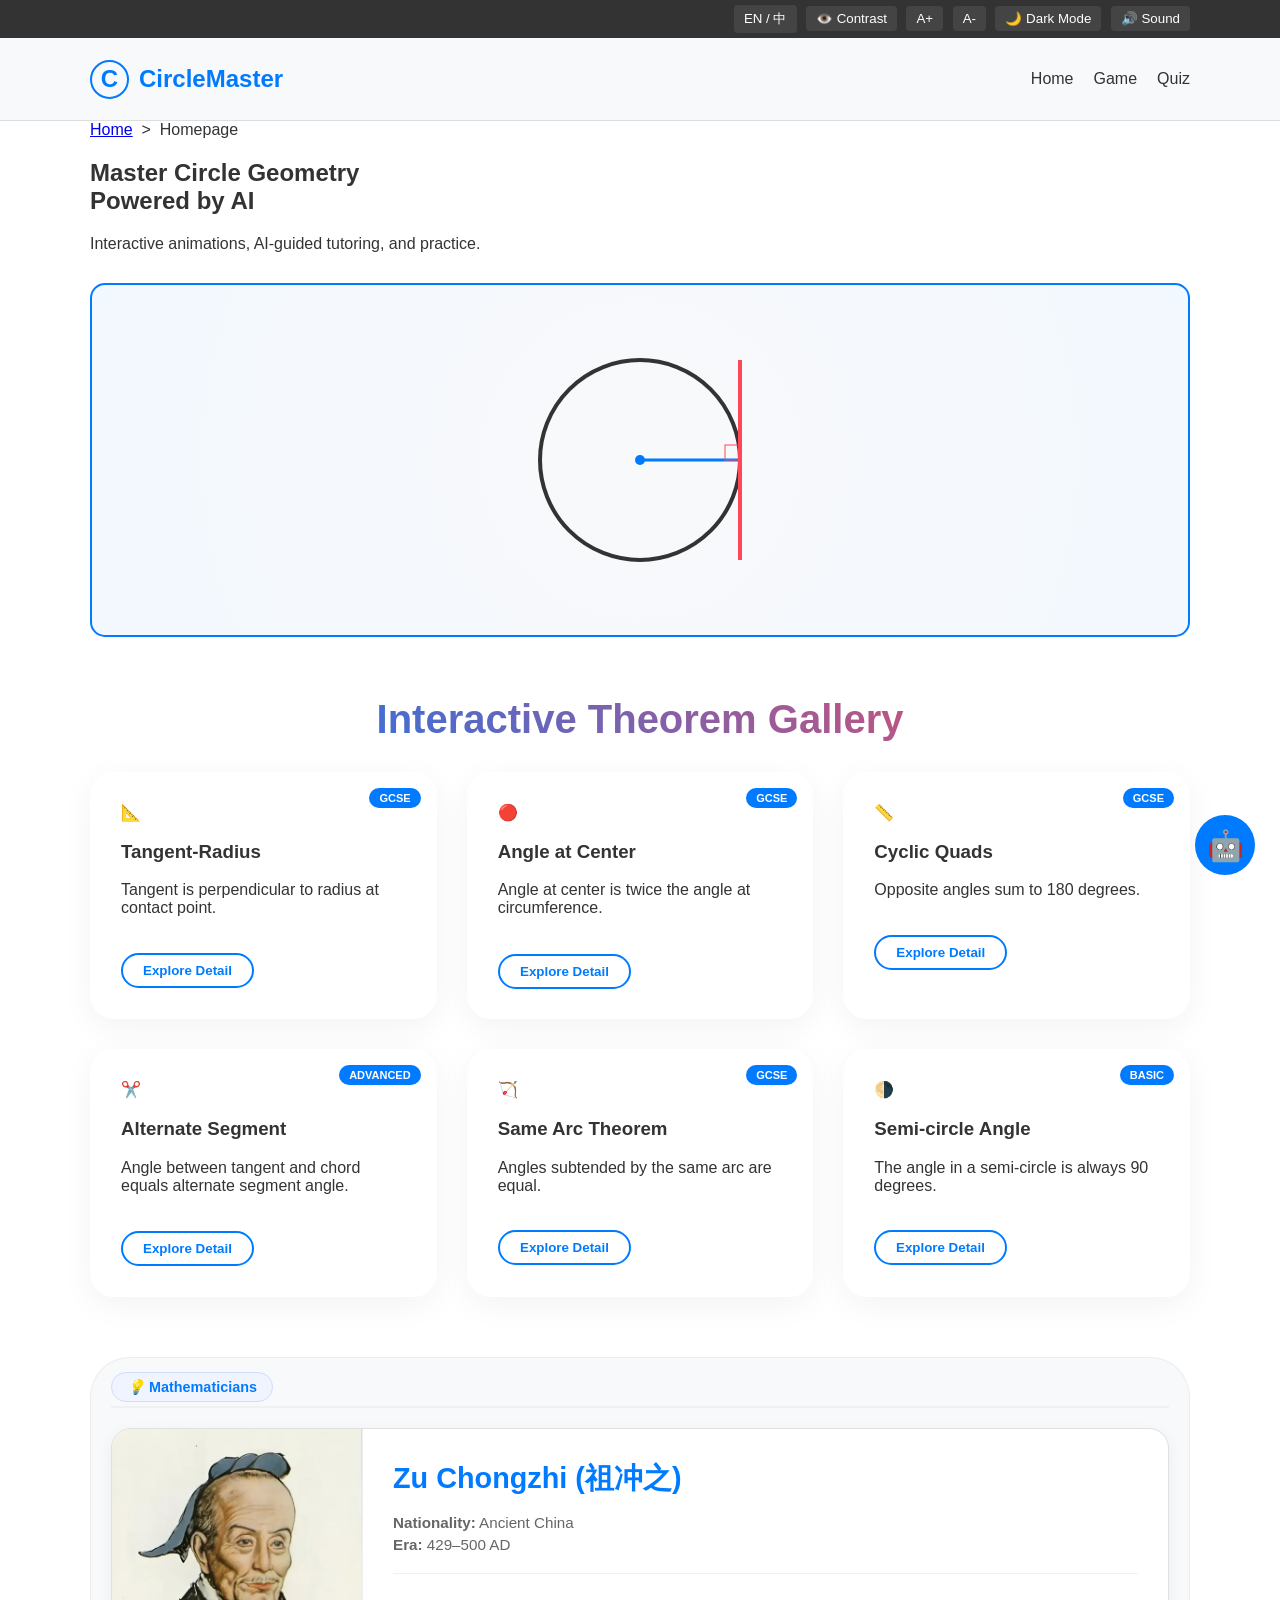
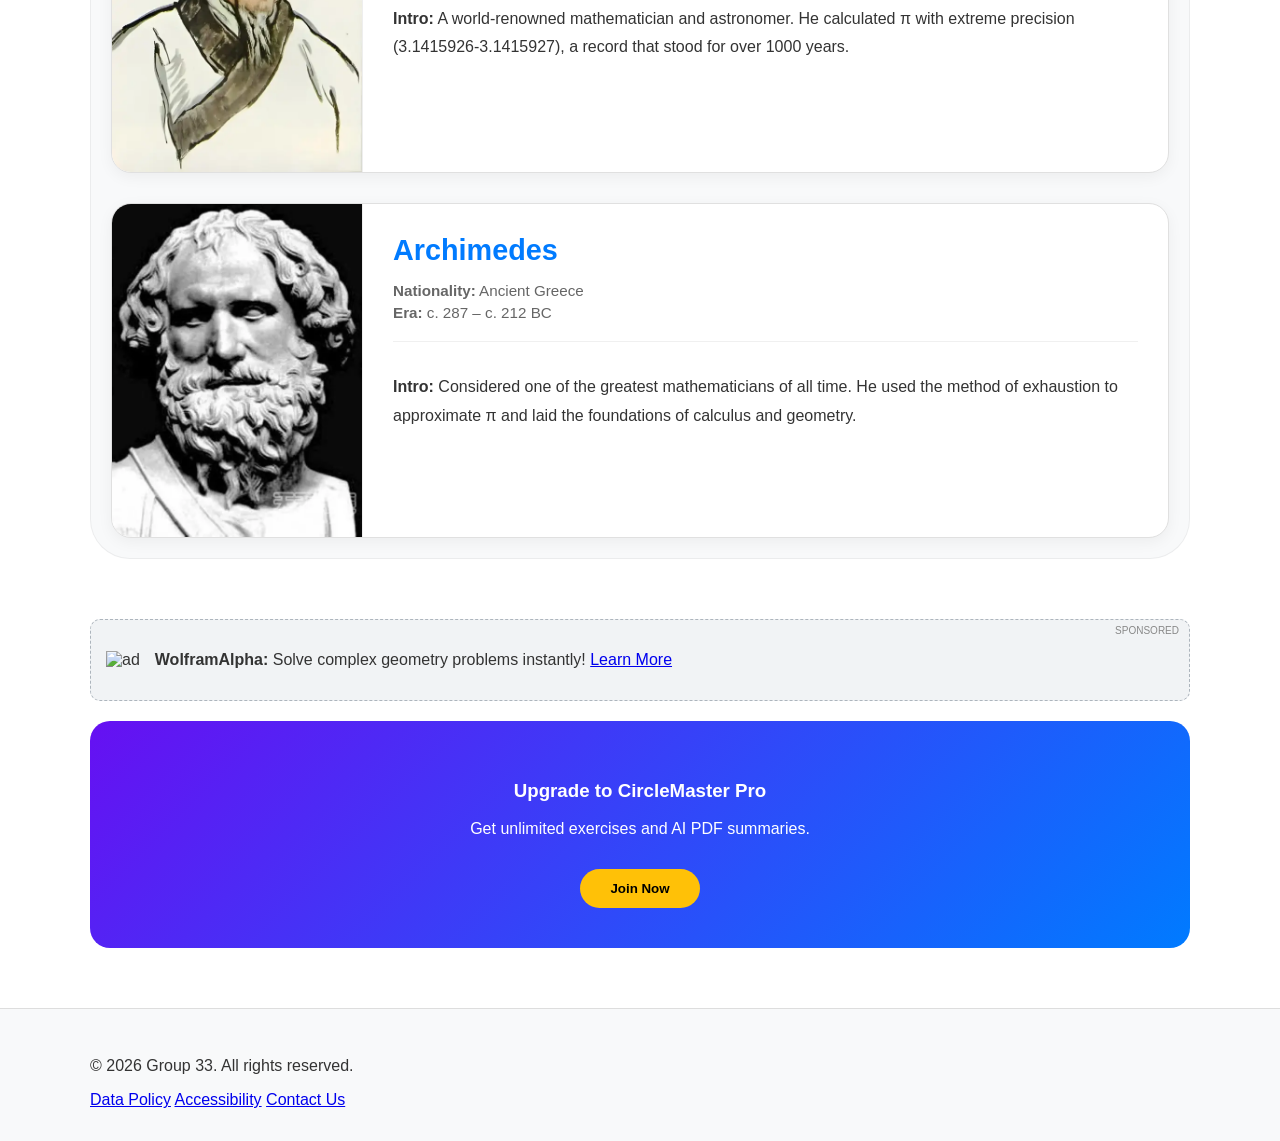
==== commit c8b909dd: "feat(v3.1.b): expand theorem gallery and implement SPA-style detail views - Expanded gallery to 6 in" ====
--- a/index.html
+++ b/index.html
@@ -39,54 +39,204 @@
         </div>
     </header>
 
-    <!-- 3. 面包屑导航 -->
+<!-- 3. 面包屑导航 -->
     <div class="container">
         <nav class="breadcrumb">
-            <a href="index.html" data-i18n="bc-home">Home (首页)</a> &nbsp;>&nbsp; <span data-i18n="bc-current">Homepage</span>
+            <a href="index.html" data-i18n="bc-home">Home</a> &nbsp;>&nbsp; <span data-i18n="bc-current">Homepage</span>
         </nav>
     </div>
 
+    <!-- 核心内容容器开始 -->
     <main class="container">
-        <!-- 4. Hero Section -->
-        <section id="hero">
-            <h1 data-i18n="hero-title">Master Circle Geometry <br><span class="highlight">Powered by AI</span></h1>
-            <p class="usp" data-i18n="hero-usp">Interactive animations, AI-guided tutoring, and practice.</p>
-
-            <div class="video-container">
-                <svg width="400" height="300" viewBox="0 0 400 300" id="hero-svg">
-                    <circle cx="200" cy="150" r="5" fill="var(--primary-blue)" />
-                    <line x1="200" y1="150" x2="300" y2="150" stroke="var(--primary-blue)" stroke-width="3" />
-                    <circle cx="200" cy="150" r="100" stroke="var(--text-color)" stroke-width="4" fill="none" />
-                    <line x1="300" y1="50" x2="300" y2="250" stroke="#ff4757" stroke-width="4" />
-                    <rect x="285" y="135" width="15" height="15" fill="none" stroke="#ff4757" />
-                </svg>
-            </div>
-        </section>
-
-        <!-- 5. 核心规则展示 -->
-        <section id="rules">
-            <div class="rule-card">
-                <div class="rule-icon">📐</div>
-                <h3 data-i18n="rule1-title">Tangent Theorem</h3>
-                <p data-i18n="rule1-desc">Tangent is perpendicular to radius at contact point.</p>
-            </div>
-            <div class="rule-card">
-                <div class="rule-icon">🔴</div>
-                <h3 data-i18n="rule2-title">Arc Rule</h3>
-                <p data-i18n="rule2-desc">Center angle is twice the circumference angle.</p>
-            </div>
-            <div class="rule-card">
-                <div class="rule-icon">📏</div>
-                <h3 data-i18n="rule3-title">Chord Rule</h3>
-                <p data-i18n="rule3-desc">Perpendicular from center bisects the chord.</p>
-            </div>
-        </section>
-
-        <!-- 6. 广告位 -->
-        <div class="ads-banner">
-            <p data-i18n="ads-text">Unlock Premium Features: Join CircleMaster Pro today!</p>
-        </div>
-    </main>
+
+        <!-- 视图 1：主页内容 (默认显示) -->
+        <div id="main-view">
+            <!-- 4. Hero Section -->
+            <section id="hero">
+                <h1 data-i18n="hero-title">Master Circle Geometry <br><span class="highlight">Powered by AI</span></h1>
+                <p class="usp" data-i18n="hero-usp">Interactive animations, AI-guided tutoring, and practice.</p>
+                <div class="video-container">
+                    <svg width="400" height="300" viewBox="0 0 400 300" id="hero-svg">
+                        <circle cx="200" cy="150" r="5" fill="var(--primary-blue)" />
+                        <line x1="200" y1="150" x2="300" y2="150" stroke="var(--primary-blue)" stroke-width="3" />
+                        <circle cx="200" cy="150" r="100" stroke="var(--text-color)" stroke-width="4" fill="none" />
+                        <line x1="300" y1="50" x2="300" y2="250" stroke="#ff4757" stroke-width="4" />
+                        <rect x="285" y="135" width="15" height="15" fill="none" stroke="#ff4757" />
+                    </svg>
+                </div>
+            </section>
+
+            <!-- 5. 定理卡片展示区 (Learning Hub) -->
+            <section id="learning-hub">
+                <h2 class="section-title" data-i18n="hub-title">Interactive Theorem Gallery</h2>
+                <div class="theorem-grid">
+                    <!-- 1. 切线 -->
+                    <div class="theorem-card" onclick="goToDetail('tangent')">
+                        <span class="badge">GCSE</span>
+                        <div class="rule-icon">📐</div>
+                        <h3 data-i18n="rule1-title">Tangent-Radius</h3>
+                        <p data-i18n="rule1-desc">Tangent is perpendicular to radius at contact point.</p>
+                        <button class="learn-more" data-i18n="btn-learn">Explore Detail</button>
+                    </div>
+                    <!-- 2. 圆心角 -->
+                    <div class="theorem-card" onclick="goToDetail('center-angle')">
+                        <span class="badge">GCSE</span>
+                        <div class="rule-icon">🔴</div>
+                        <h3 data-i18n="rule2-title">Angle at Center</h3>
+                        <p data-i18n="rule2-desc">Angle at center is twice the angle at circumference.</p>
+                        <button class="learn-more" data-i18n="btn-learn">Explore Detail</button>
+                    </div>
+                    <!-- 3. 圆内接四边形 -->
+                    <div class="theorem-card" onclick="goToDetail('cyclic')">
+                        <span class="badge">GCSE</span>
+                        <div class="rule-icon">📏</div>
+                        <h3 data-i18n="rule3-title">Cyclic Quads</h3>
+                        <p data-i18n="rule3-desc">Opposite angles sum to 180 degrees.</p>
+                        <button class="learn-more" data-i18n="btn-learn">Explore Detail</button>
+                    </div>
+                    <!-- 4. 弦切角 -->
+                    <div class="theorem-card" onclick="goToDetail('alternate')">
+                        <span class="badge">Advanced</span>
+                        <div class="rule-icon">✂️</div>
+                        <h3 data-i18n="rule4-title">Alternate Segment</h3>
+                        <p data-i18n="rule4-desc">Angle between tangent and chord equals alternate segment angle.</p>
+                        <button class="learn-more" data-i18n="btn-learn">Explore Detail</button>
+                    </div>
+                    <!-- 5. 同弧圆周角 -->
+                    <div class="theorem-card" onclick="goToDetail('same-arc')">
+                        <span class="badge">GCSE</span>
+                        <div class="rule-icon">🏹</div>
+                        <h3 data-i18n="rule5-title">Same Arc Theorem</h3>
+                        <p data-i18n="rule5-desc">Angles subtended by the same arc are equal.</p>
+                        <button class="learn-more" data-i18n="btn-learn">Explore Detail</button>
+                    </div>
+                    <!-- 6. 半圆圆周角 -->
+                    <div class="theorem-card" onclick="goToDetail('semicircle')">
+                        <span class="badge">Basic</span>
+                        <div class="rule-icon">🌗</div>
+                        <h3 data-i18n="rule6-title">Semi-circle Angle</h3>
+                        <p data-i18n="rule6-desc">The angle in a semi-circle is always 90 degrees.</p>
+                        <button class="learn-more" data-i18n="btn-learn">Explore Detail</button>
+                    </div>
+                </div>
+            </section>
+
+           <section id="culture">
+    <div class="culture-header">
+        <span class="culture-tag"><i class="icon-bulb">💡</i> <span data-i18n="culture-label">Mathematicians</span></span>
+    </div>
+
+    <div class="culture-cards-container">
+        <!-- 祖冲之卡片 -->
+        <div class="bio-card">
+            <div class="bio-image">
+                 <img src="img/zu.jpg" alt="Zu Chongzhi">
+            </div>
+            <div class="bio-info">
+                <h2 class="bio-name">Zu Chongzhi (祖冲之)</h2>
+                <div class="bio-meta">
+                    <p><strong><span data-i18n="meta-nation">Nationality</span>:</strong> <span data-i18n="val-cn">Ancient China</span></p>
+                    <p><strong><span data-i18n="meta-era">Era</span>:</strong> 429–500 AD</p>
+                </div>
+                <div class="bio-intro">
+                    <p><strong><span data-i18n="meta-intro">Intro</span>:</strong> <span data-i18n="culture-zh">A world-renowned mathematician and astronomer. He calculated π with extreme precision (3.1415926-3.1415927), a record that stood for over 1000 years.</span></p>
+                </div>
+            </div>
+        </div>
+
+        <!-- 阿基米德卡片 -->
+        <div class="bio-card">
+            <div class="bio-image">
+                <img src="img/arch.jpg" alt="Archimedes">
+            </div>
+            <div class="bio-info">
+                <h2 class="bio-name">Archimedes</h2>
+                <div class="bio-meta">
+                    <p><strong><span data-i18n="meta-nation">Nationality</span>:</strong> <span data-i18n="val-gr">Ancient Greece</span></p>
+                    <p><strong><span data-i18n="meta-era">Era</span>:</strong> c. 287 – c. 212 BC</p>
+                </div>
+                <div class="bio-intro">
+                    <p><strong><span data-i18n="meta-intro">Intro</span>:</strong> <span data-i18n="culture-gr">Considered one of the greatest mathematicians of all time. He used the method of exhaustion to approximate π and laid the foundations of calculus and geometry.</span></p>
+                </div>
+            </div>
+        </div>
+    </div>
+</section>
+
+            <!-- 7. 广告位 -->
+            <div class="ads-section">
+                <div class="external-ad">
+                    <span class="ad-tag">Sponsored</span>
+                    <div class="ad-content">
+                        <img src="https://img.icons8.com/color/48/wolfram-alpha.png" alt="ad">
+                        <p><strong>WolframAlpha:</strong> Solve complex geometry problems instantly! <a href="#">Learn More</a></p>
+                    </div>
+                </div>
+                <div class="pro-banner">
+                    <h3 data-i18n="pro-title">Upgrade to CircleMaster Pro</h3>
+                    <p data-i18n="pro-desc">Get unlimited exercises and AI PDF summaries.</p>
+                    <button class="pro-btn" data-i18n="pro-btn">Join Now</button>
+                </div>
+            </div>
+        </div> <!-- End of main-view -->
+
+      <!-- 视图 2：定理详情 (整体替换这一段) -->
+<div id="detail-view" style="display: none;">
+    <!-- 1. 精美的面包屑导航 -->
+    <nav class="breadcrumb-pro">
+        <div class="breadcrumb-content">
+            <a href="javascript:void(0)" onclick="hideDetail()" data-i18n="bc-home">Home</a>
+            <span class="sep">/</span>
+            <span data-i18n="bc-gallery">Gallery</span>
+            <span class="sep">/</span>
+            <span id="breadcrumb-theorem" class="current-page">Theorem</span>
+        </div>
+    </nav>
+
+    <div class="detail-layout">
+        <!-- 2. 左侧展示区 (增加加载状态) -->
+        <div class="visual-section">
+            <div class="detail-header-info">
+                <h1 id="detail-title"></h1>
+                <span id="detail-badge" class="badge-pro">GCSE Level</span>
+            </div>
+
+            <div class="interactive-container-pro">
+                <!-- 加载中的动画 -->
+                <div id="iframe-loader" class="loader-box">
+                    <div class="spinner"></div>
+                    <p>Loading Interactive Geometry...</p>
+                </div>
+                <div id="detail-frame-container"></div>
+            </div>
+
+            <div class="interactive-controls">
+                <button onclick="reloadIframe()" class="control-btn">🔄 Reload Demo</button>
+                <button onclick="window.print()" class="control-btn">🖨️ Print Notes</button>
+            </div>
+        </div>
+
+        <!-- 3. 右侧深度学习区 -->
+        <aside class="explanation-section">
+            <div class="glass-card">
+                <h3 class="side-title"><i class="icon">📜</i> <span data-i18n="detail-explanation-title">Definition</span></h3>
+                <p id="detail-desc" class="desc-text"></p>
+            </div>
+
+            <div class="glass-card">
+                <h3 class="side-title"><i class="icon">💡</i> <span data-i18n="side-tips">Key Takeaways</span></h3>
+                <div id="detail-properties" class="prop-list-pro"></div>
+            </div>
+
+            <!-- 增加一个广告或行动呼吁，增加真实感 -->
+            <div class="mini-ad-card">
+                <p>Confused? Ask our <strong>AI Tutor</strong> in the corner! 🤖</p>
+            </div>
+        </aside>
+    </div>
+</div>
+
+    </main> <!-- 核心内容容器结束 -->
 
     <!-- 7. AI 聊天室 -->
     <div id="chat-toggle-btn" onclick="toggleChat()">🤖</div>
@@ -125,7 +275,7 @@
         <div class="container footer-content">
             <p data-i18n="footer-copy">© 2026 Group 33. All rights reserved.</p>
             <div class="footer-links">
-                <a href="#" data-i18n="footer-data">Data Policy</a>
+                <a href="javascript:void(0)" onclick="alertDataPolicy()" data-i18n="footer-data">Data Policy</a>
                 <a href="#" data-i18n="footer-access">Accessibility</a>
                 <a href="#" data-i18n="footer-contact">Contact Us</a>
             </div>
--- a/css/home.css
+++ b/css/home.css
@@ -77,4 +77,400 @@
 .modal-content { position: relative; background: var(--card-bg); padding: 30px; border-radius: 15px; border: 2px solid var(--primary-blue); text-align: center; }
 .btn-danger { background: #ff4757; color: white; border: none; padding: 8px 20px; border-radius: 5px; cursor: pointer; margin-right: 10px; }
 
-footer { background: var(--card-bg); padding: 2rem 0; margin-top: 50px; border-top: 1px solid #ddd; }+footer { background: var(--card-bg); padding: 2rem 0; margin-top: 50px; border-top: 1px solid #ddd; }
+/* =========================================
+   Version 3 新增样式：学习中心与文化板块
+   ========================================= */
+
+/* 1. 标题渐变效果 - 增加视觉冲击力 (Creativity 项) */
+.section-title {
+    text-align: center;
+    font-size: 2.5rem;
+    margin-top: 60px;
+    margin-bottom: 30px;
+    background: linear-gradient(45deg, var(--primary-blue), #ff4757);
+    -webkit-background-clip: text;
+    -webkit-text-fill-color: transparent;
+    font-weight: 800;
+}
+
+/* 2. 玻璃拟态卡片网格 (Marking Point: High Appeal) */
+.theorem-grid {
+    display: grid;
+    grid-template-columns: repeat(auto-fit, minmax(260px, 1fr));
+    gap: 30px;
+    margin-top: 20px;
+}
+
+.theorem-card {
+    background: rgba(255, 255, 255, 0.6); /* 半透明背景 */
+    backdrop-filter: blur(12px);         /* 毛玻璃模糊 */
+    -webkit-backdrop-filter: blur(12px);
+    border: 1px solid rgba(255, 255, 255, 0.3);
+    padding: 30px;
+    border-radius: 24px;
+    position: relative;
+    transition: all 0.4s cubic-bezier(0.175, 0.885, 0.32, 1.275);
+    box-shadow: 0 8px 32px rgba(0,0,0,0.05);
+}
+
+/* 暗黑模式下的玻璃效果 */
+[data-theme="dark"] .theorem-card {
+    background: rgba(45, 45, 45, 0.6);
+    border-color: rgba(255, 255, 255, 0.1);
+    box-shadow: 0 8px 32px rgba(0,0,0,0.3);
+}
+
+.theorem-card:hover {
+    transform: translateY(-12px);
+    box-shadow: 0 20px 40px rgba(0, 123, 255, 0.2);
+    border-color: var(--primary-blue);
+}
+
+/* 难度标签 */
+.badge {
+    position: absolute;
+    top: 15px;
+    right: 15px;
+    background: var(--primary-blue);
+    color: white;
+    font-size: 11px;
+    padding: 4px 10px;
+    border-radius: 20px;
+    font-weight: bold;
+    text-transform: uppercase;
+}
+
+/* 3. 文化多样性板块 (Cultural Awareness - 2分) */
+#culture {
+    margin: 80px 0;
+    background: var(--card-bg);
+    border-radius: 40px;
+    padding: 50px;
+    border: 1px solid rgba(0,0,0,0.05);
+}
+
+.culture-flex {
+    display: flex;
+    align-items: center;
+    justify-content: space-around;
+    text-align: center;
+    gap: 30px;
+    flex-wrap: wrap; /* 适配移动端响应式 */
+}
+
+.culture-item {
+    flex: 1;
+    min-width: 250px;
+}
+
+.culture-item img {
+    width: 80px;
+    height: 80px;
+    margin-bottom: 20px;
+    filter: drop-shadow(0 5px 15px rgba(0,0,0,0.1));
+}
+
+.culture-divider {
+    font-weight: 900;
+    font-size: 32px;
+    color: #ff4757;
+    font-style: italic;
+}
+
+/* 4. 定理卡片中的按钮 */
+.learn-more {
+    background: transparent;
+    border: 2px solid var(--primary-blue);
+    color: var(--primary-blue);
+    padding: 8px 20px;
+    border-radius: 25px;
+    cursor: pointer;
+    margin-top: 20px;
+    font-weight: bold;
+    transition: 0.3s;
+}
+
+.learn-more:hover {
+    background: var(--primary-blue);
+    color: white;
+    box-shadow: 0 5px 15px rgba(0, 123, 255, 0.3);
+}
+
+/* 广告位组合 */
+.ads-section { margin: 60px 0; display: flex; flex-direction: column; gap: 20px; }
+
+.external-ad {
+    background: #f1f3f5; border: 1px dashed #adb5bd;
+    padding: 15px; border-radius: 10px; position: relative;
+}
+[data-theme="dark"] .external-ad { background: #2b2b2b; }
+
+.ad-tag { position: absolute; top: 5px; right: 10px; font-size: 10px; color: #888; text-transform: uppercase; }
+.ad-content { display: flex; align-items: center; gap: 15px; }
+
+.pro-banner {
+    background: linear-gradient(135deg, #6610f2, var(--primary-blue));
+    color: white; padding: 40px; border-radius: 20px; text-align: center;
+}
+.pro-btn {
+    background: #ffc107; border: none; padding: 12px 30px;
+    border-radius: 30px; font-weight: bold; cursor: pointer; margin-top: 15px;
+}
+
+/* 详情视图样式 */
+#detail-view {
+    padding: 40px 0;
+    animation: fadeIn 0.5s ease;
+}
+
+.back-btn {
+    background: none; border: none; color: var(--primary-blue);
+    font-weight: bold; cursor: pointer; font-size: 1.1rem; margin-bottom: 20px;
+}
+
+.detail-header { display: flex; align-items: center; gap: 20px; margin-bottom: 30px; }
+
+.detail-content {
+    display: grid;
+    grid-template-columns: 1.5fr 1fr; /* 侧重左边的交互展示 */
+    gap: 40px;
+}
+
+/* 适配移动端 */
+@media (max-width: 768px) {
+    .detail-content { grid-template-columns: 1fr; }
+}
+
+.interactive-frame {
+    background: #fff; border: 2px solid var(--primary-blue);
+    border-radius: 20px; height: 500px; overflow: hidden;
+    box-shadow: 0 10px 30px rgba(0,0,0,0.1);
+}
+
+.interactive-frame iframe { width: 100%; height: 100%; border: none; }
+
+.theory-box {
+    background: var(--card-bg); padding: 30px; border-radius: 20px;
+    border-left: 5px solid var(--primary-blue);
+}
+
+.property-list { margin-top: 20px; }
+.property-item {
+    padding: 10px 0; border-bottom: 1px dashed #ddd;
+    display: flex; align-items: flex-start; gap: 10px;
+}
+.property-item::before { content: "✅"; }
+
+@keyframes fadeIn {
+    from { opacity: 0; transform: translateY(20px); }
+    to { opacity: 1; transform: translateY(0); }
+}
+
+/* 文化板块容器 */
+#culture {
+    margin: 60px 0;
+    padding: 20px;
+}
+
+.culture-header {
+    margin-bottom: 20px;
+    border-bottom: 2px solid #eef0f2;
+    padding-bottom: 10px;
+}
+
+.culture-tag {
+    background: #f0f4ff;
+    color: var(--primary-blue);
+    padding: 6px 15px;
+    border-radius: 20px;
+    font-weight: bold;
+    font-size: 0.9rem;
+    border: 1px solid #d0deff;
+}
+
+.culture-cards-container {
+    display: flex;
+    flex-direction: column;
+    gap: 30px;
+}
+
+/* 人物志卡片基础样式 */
+.bio-card {
+    display: flex;
+    background: #ffffff;
+    border: 1px solid #e0e0e0;
+    border-radius: 20px;
+    overflow: hidden;
+    box-shadow: 0 4px 15px rgba(0,0,0,0.05);
+    transition: 0.3s ease;
+}
+
+[data-theme="dark"] .bio-card {
+    background: #252525;
+    border-color: #444;
+    color: #eee;
+}
+
+.bio-card:hover {
+    transform: translateY(-5px);
+    box-shadow: 0 10px 25px rgba(0,0,0,0.1);
+}
+
+/* 左侧图片区 */
+.bio-image {
+    flex: 0 0 250px; /* 固定宽度 */
+    background: #f8f9fa;
+    display: flex;
+    align-items: center;
+    justify-content: center;
+    border-right: 1px solid #eee;
+}
+
+.bio-image img {
+    width: 100%;
+    height: 100%;
+    object-fit: cover; /* 自动填充不变形 */
+}
+
+/* 右侧信息区 */
+.bio-info {
+    padding: 30px;
+    flex: 1;
+    text-align: left;
+}
+
+.bio-name {
+    margin-top: 0;
+    color: var(--primary-blue);
+    font-size: 1.8rem;
+    margin-bottom: 15px;
+}
+
+.bio-meta p {
+    margin: 5px 0;
+    font-size: 0.95rem;
+    color: #666;
+}
+
+[data-theme="dark"] .bio-meta p { color: #aaa; }
+
+.bio-intro {
+    margin-top: 20px;
+    line-height: 1.8;
+    border-top: 1px solid #f0f0f0;
+    padding-top: 15px;
+}
+
+/* 响应式：手机端变回上下布局 */
+@media (max-width: 768px) {
+    .bio-card { flex-direction: column; }
+    .bio-image { flex: 0 0 200px; border-right: none; border-bottom: 1px solid #eee; }
+}
+.bio-image {
+    flex: 0 0 250px;
+    background: #f8f9fa;
+    display: flex;
+    align-items: center;
+    justify-content: center;
+    overflow: hidden; /* 防止图片超出边界 */
+}
+
+.bio-image img {
+    width: 100%;
+    height: 100%;
+    object-fit: cover; /* 重要：让图片自动充满格子且不变形 */
+    display: block;    /* 确保不是隐藏状态 */
+}
+.interactive-frame iframe {
+    width: 100%;
+    height: 100%;
+    border: none;
+    background: #fff;
+}
+
+/* 详情页的渐变点缀 */
+.theory-box h3 {
+    color: var(--primary-blue);
+    margin-bottom: 15px;
+    border-bottom: 2px solid #eee;
+    display: inline-block;
+}
+.interactive-frame {
+    background: #fdfdfd;
+    border: 2px solid var(--primary-blue);
+    border-radius: 20px;
+    height: 550px; /* 强制给一个高度 */
+    width: 100%;
+    overflow: hidden;
+    box-shadow: 0 10px 30px rgba(0,0,0,0.08);
+}
+
+/* 详情页的面包屑样式微调 */
+#detail-view .breadcrumb {
+    margin-bottom: 20px;
+    background: #f8f9fa;
+    padding: 10px 15px;
+    border-radius: 10px;
+}
+/* --- 详情页专业排版 --- */
+.breadcrumb-pro { background: #fdfdfd; border-bottom: 1px solid #eee; padding: 15px 0; margin-bottom: 30px; }
+.breadcrumb-content { max-width: 1100px; margin: 0 auto; color: #888; font-size: 0.9rem; }
+.breadcrumb-content a { color: var(--primary-blue); text-decoration: none; font-weight: 600; }
+.breadcrumb-content .sep { margin: 0 10px; opacity: 0.5; }
+.breadcrumb-content .current-page { color: #333; font-weight: 700; }
+
+.detail-layout { display: grid; grid-template-columns: 1.8fr 1fr; gap: 30px; align-items: start; }
+
+/* 左侧交互区 */
+.interactive-container-pro {
+    background: #fff; border: 3px solid #eee; border-radius: 24px;
+    height: 550px; position: relative; overflow: hidden;
+    box-shadow: 0 20px 50px rgba(0,0,0,0.1); transition: 0.3s;
+}
+.interactive-container-pro:hover { border-color: var(--primary-blue); }
+
+/* 加载动画 */
+.loader-box {
+    position: absolute; top: 0; left: 0; width: 100%; height: 100%;
+    background: #f8f9fa; display: flex; flex-direction: column;
+    justify-content: center; align-items: center; z-index: 1;
+}
+.spinner {
+    width: 50px; height: 50px; border: 5px solid #ddd;
+    border-top: 5px solid var(--primary-blue); border-radius: 50%;
+    animation: spin 1s linear infinite; margin-bottom: 15px;
+}
+@keyframes spin { 0% { transform: rotate(0deg); } 100% { transform: rotate(360deg); } }
+
+/* 右侧卡片（玻璃拟态） */
+.glass-card {
+    background: rgba(255,255,255,0.8); backdrop-filter: blur(10px);
+    border: 1px solid rgba(0,0,0,0.05); padding: 25px; border-radius: 20px;
+    margin-bottom: 20px; box-shadow: 0 10px 20px rgba(0,0,0,0.03);
+}
+.side-title { color: var(--primary-blue); margin-bottom: 15px; display: flex; align-items: center; gap: 10px; }
+.desc-text { line-height: 1.8; color: #555; font-size: 1.05rem; }
+
+.prop-list-pro .property-item {
+    background: #f0f7ff; color: #0056b3; padding: 12px;
+    border-radius: 12px; margin-bottom: 10px; font-weight: 500;
+}
+
+.control-btn {
+    background: #eee; border: none; padding: 10px 20px; border-radius: 10px;
+    cursor: pointer; margin-right: 10px; margin-top: 20px; transition: 0.3s;
+}
+.control-btn:hover { background: #ddd; }
+
+/* 响应式 */
+@media (max-width: 900px) { .detail-layout { grid-template-columns: 1fr; } }
+.interactive-container-pro {
+    background: #fff; border: 2px solid var(--primary-blue); border-radius: 20px;
+    height: 550px; position: relative; overflow: hidden;
+}
+.loader-box {
+    position: absolute; top: 0; left: 0; width: 100%; height: 100%;
+    background: #f8f9fa; display: flex; flex-direction: column;
+    justify-content: center; align-items: center; z-index: 5;
+}
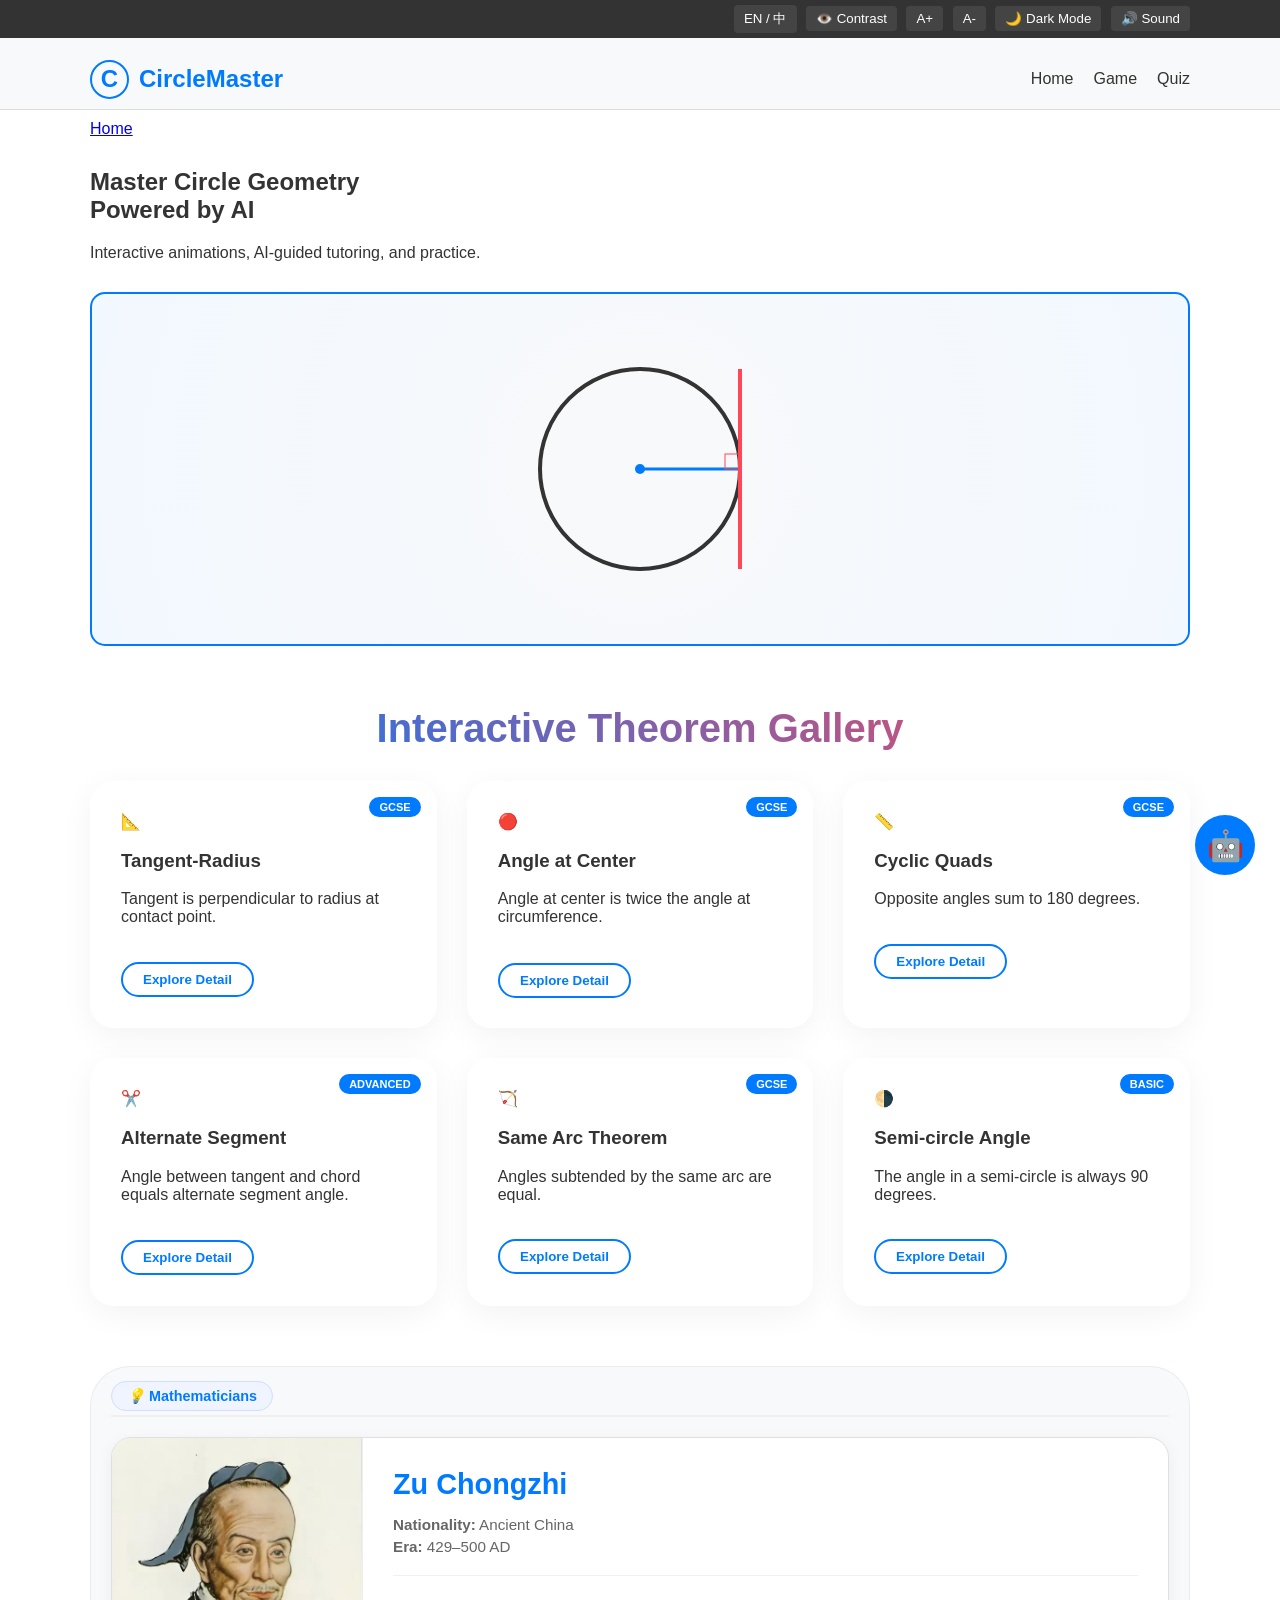
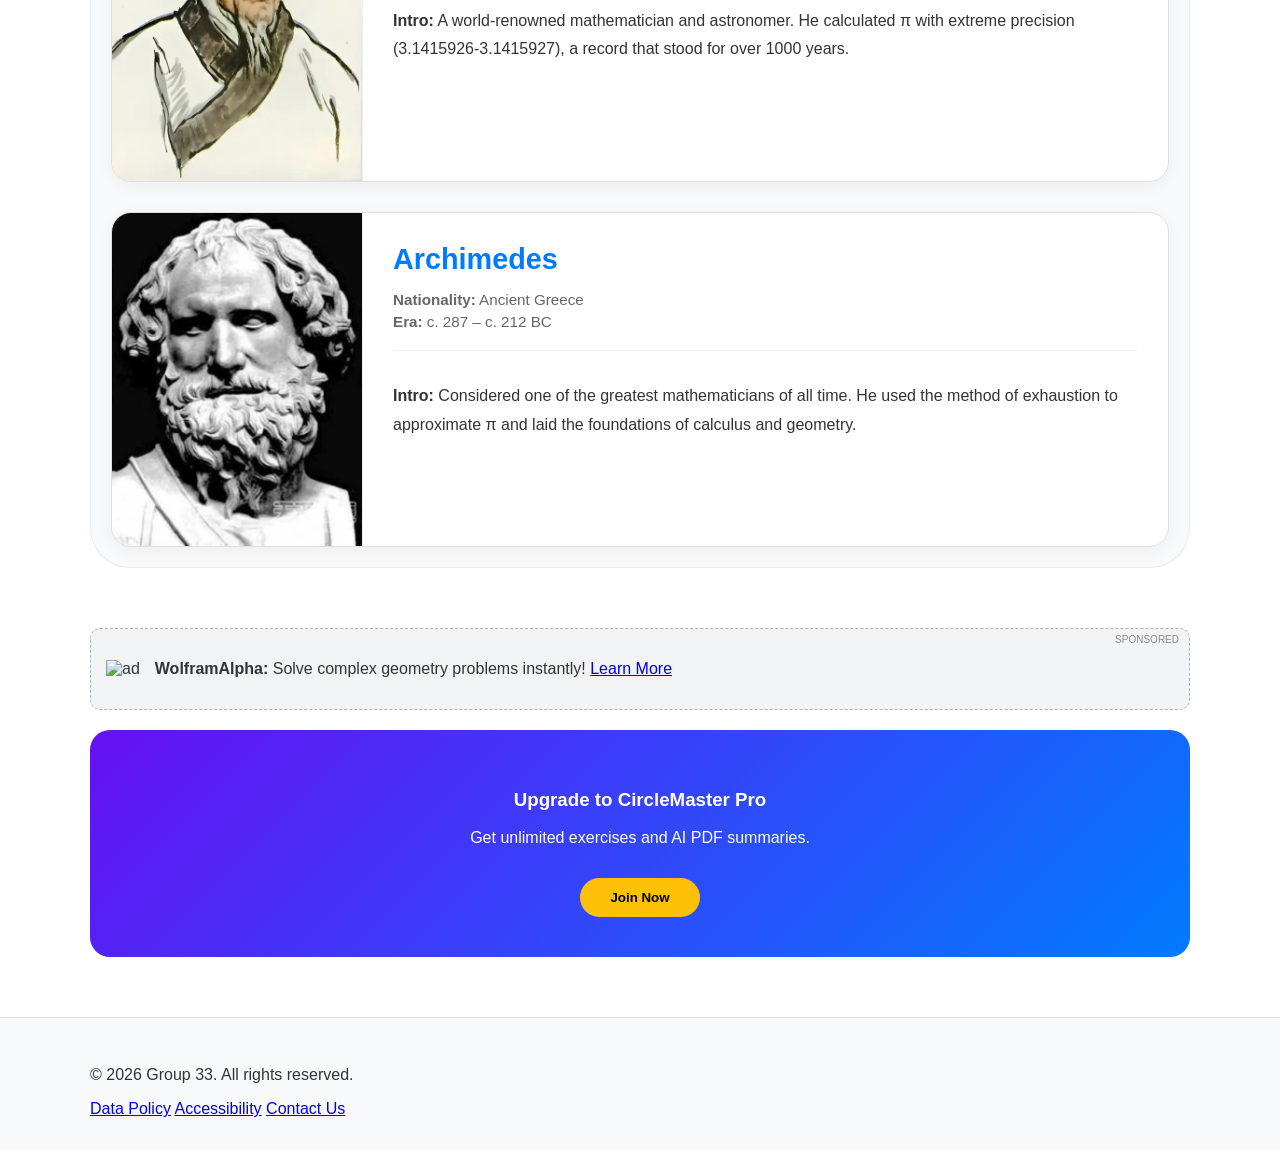
==== commit e063a6eb: "feat(v2.2.b):  refactor theorem gallery with SVGs and full theme/i18n sync  - Replace unreliable ext" ====
--- a/index.html
+++ b/index.html
@@ -39,18 +39,14 @@
         </div>
     </header>
 
-<!-- 3. 面包屑导航 -->
-    <div class="container">
-        <nav class="breadcrumb">
-            <a href="index.html" data-i18n="bc-home">Home</a> &nbsp;>&nbsp; <span data-i18n="bc-current">Homepage</span>
-        </nav>
-    </div>
-
     <!-- 核心内容容器开始 -->
     <main class="container">
 
         <!-- 视图 1：主页内容 (默认显示) -->
         <div id="main-view">
+            <nav class="breadcrumb">
+        <a href="index.html" data-i18n="bc-home">Home</a>
+    </nav>
             <!-- 4. Hero Section -->
             <section id="hero">
                 <h1 data-i18n="hero-title">Master Circle Geometry <br><span class="highlight">Powered by AI</span></h1>
@@ -133,7 +129,7 @@
                  <img src="img/zu.jpg" alt="Zu Chongzhi">
             </div>
             <div class="bio-info">
-                <h2 class="bio-name">Zu Chongzhi (祖冲之)</h2>
+                <h2 class="bio-name" data-i18n="zu-name">Zu Chongzhi </h2>
                 <div class="bio-meta">
                     <p><strong><span data-i18n="meta-nation">Nationality</span>:</strong> <span data-i18n="val-cn">Ancient China</span></p>
                     <p><strong><span data-i18n="meta-era">Era</span>:</strong> 429–500 AD</p>
@@ -150,7 +146,7 @@
                 <img src="img/arch.jpg" alt="Archimedes">
             </div>
             <div class="bio-info">
-                <h2 class="bio-name">Archimedes</h2>
+                <h2 class="bio-name" data-i18n="arch-name">Archimedes</h2>
                 <div class="bio-meta">
                     <p><strong><span data-i18n="meta-nation">Nationality</span>:</strong> <span data-i18n="val-gr">Ancient Greece</span></p>
                     <p><strong><span data-i18n="meta-era">Era</span>:</strong> c. 287 – c. 212 BC</p>
@@ -180,58 +176,29 @@
             </div>
         </div> <!-- End of main-view -->
 
-      <!-- 视图 2：定理详情 (整体替换这一段) -->
-<div id="detail-view" style="display: none;">
-    <!-- 1. 精美的面包屑导航 -->
+  <!-- 视图 2：定理详情 -->
+    <div id="detail-view" style="display: none;">
     <nav class="breadcrumb-pro">
-        <div class="breadcrumb-content">
+        <div class="container">
             <a href="javascript:void(0)" onclick="hideDetail()" data-i18n="bc-home">Home</a>
             <span class="sep">/</span>
             <span data-i18n="bc-gallery">Gallery</span>
             <span class="sep">/</span>
-            <span id="breadcrumb-theorem" class="current-page">Theorem</span>
+            <span id="active-theorem-name" style="font-weight: bold; color: #333;">Theorem</span>
         </div>
     </nav>
 
-    <div class="detail-layout">
-        <!-- 2. 左侧展示区 (增加加载状态) -->
-        <div class="visual-section">
-            <div class="detail-header-info">
-                <h1 id="detail-title"></h1>
-                <span id="detail-badge" class="badge-pro">GCSE Level</span>
-            </div>
-
-            <div class="interactive-container-pro">
-                <!-- 加载中的动画 -->
-                <div id="iframe-loader" class="loader-box">
-                    <div class="spinner"></div>
-                    <p>Loading Interactive Geometry...</p>
-                </div>
-                <div id="detail-frame-container"></div>
-            </div>
-
-            <div class="interactive-controls">
-                <button onclick="reloadIframe()" class="control-btn">🔄 Reload Demo</button>
-                <button onclick="window.print()" class="control-btn">🖨️ Print Notes</button>
-            </div>
-        </div>
-
-        <!-- 3. 右侧深度学习区 -->
-        <aside class="explanation-section">
-            <div class="glass-card">
-                <h3 class="side-title"><i class="icon">📜</i> <span data-i18n="detail-explanation-title">Definition</span></h3>
-                <p id="detail-desc" class="desc-text"></p>
-            </div>
-
-            <div class="glass-card">
-                <h3 class="side-title"><i class="icon">💡</i> <span data-i18n="side-tips">Key Takeaways</span></h3>
-                <div id="detail-properties" class="prop-list-pro"></div>
-            </div>
-
-            <!-- 增加一个广告或行动呼吁，增加真实感 -->
-            <div class="mini-ad-card">
-                <p>Confused? Ask our <strong>AI Tutor</strong> in the corner! 🤖</p>
-            </div>
+        <div class="container" id="theorems-accordion-container">
+            <!-- 定理列表会自动在这里生成 -->
+        </div>
+
+        <div class="container" style="text-align: center; margin: 40px 0;">
+            <button onclick="hideDetail()" class="control-btn" style="padding: 12px 30px; border-radius: 30px; background: #666; color: #fff; border: none; cursor: pointer;">← Back to Home</button>
+        </div>
+    </div>
+
+    </main> <!-- 这是 main 的闭合标签，请确保它在 detail-view 后面 -->
+
         </aside>
     </div>
 </div>
--- a/css/home.css
+++ b/css/home.css
@@ -406,19 +406,6 @@
     box-shadow: 0 10px 30px rgba(0,0,0,0.08);
 }
 
-/* 详情页的面包屑样式微调 */
-#detail-view .breadcrumb {
-    margin-bottom: 20px;
-    background: #f8f9fa;
-    padding: 10px 15px;
-    border-radius: 10px;
-}
-/* --- 详情页专业排版 --- */
-.breadcrumb-pro { background: #fdfdfd; border-bottom: 1px solid #eee; padding: 15px 0; margin-bottom: 30px; }
-.breadcrumb-content { max-width: 1100px; margin: 0 auto; color: #888; font-size: 0.9rem; }
-.breadcrumb-content a { color: var(--primary-blue); text-decoration: none; font-weight: 600; }
-.breadcrumb-content .sep { margin: 0 10px; opacity: 0.5; }
-.breadcrumb-content .current-page { color: #333; font-weight: 700; }
 
 .detail-layout { display: grid; grid-template-columns: 1.8fr 1fr; gap: 30px; align-items: start; }
 
@@ -473,4 +460,291 @@
     position: absolute; top: 0; left: 0; width: 100%; height: 100%;
     background: #f8f9fa; display: flex; flex-direction: column;
     justify-content: center; align-items: center; z-index: 5;
+}
+/* 定理折叠项基础样式 */
+.accordion-item {
+    border: 1px solid #e0e0e0;
+    border-radius: 15px;
+    margin-bottom: 20px;
+    background: var(--card-bg);
+    overflow: hidden;
+    transition: 0.3s;
+}
+
+/* 每一行的标题栏 */
+.accordion-header {
+    padding: 20px 30px;
+    background: #f8f9fa;
+    cursor: pointer;
+    font-size: 1.25rem;
+    font-weight: bold;
+    display: flex;
+    justify-content: space-between;
+    align-items: center;
+}
+[data-theme="dark"] .accordion-header { background: #333; }
+
+/* 展开后的内容区：左图右文布局 */
+.accordion-content {
+    display: none; /* 默认隐藏 */
+    padding: 25px;
+    grid-template-columns: 1.6fr 1fr; /* 左侧占1.6份，右侧占1份 */
+    gap: 30px;
+    border-top: 1px solid #eee;
+    background: #fff;
+}
+[data-theme="dark"] .accordion-content { background: #1a1a1a; }
+
+/* 激活状态 */
+.accordion-item.active { border-color: var(--primary-blue); box-shadow: 0 10px 30px rgba(0,123,255,0.1); }
+.accordion-item.active .accordion-content { display: grid; }
+.accordion-item.active .accordion-header { background: var(--primary-blue); color: white; }
+
+/* 左侧 Demo 容器高度 */
+.demo-container {
+    height: 500px;
+    border: 1px solid #ddd;
+    border-radius: 10px;
+    overflow: hidden;
+    background: #fdfdfd;
+}
+.demo-container iframe { width: 100%; height: 100%; border: none; }
+
+/* 右侧文字区 */
+.info-container h3 { color: var(--primary-blue); margin-top: 0; }
+.info-container p { line-height: 1.6; color: var(--text-color); }
+
+/* 手机端适配：变为上下排布 */
+@media (max-width: 900px) {
+    .accordion-content { grid-template-columns: 1fr; }
+    .demo-container { height: 350px; }
+}
+/* 盒子必须有固定高度，图才能出来 */
+.demo-container {
+    min-height: 500px; /* 强制高度 */
+    background: #fdfdfd;
+    border: 1px solid #eee;
+    border-radius: 8px;
+    display: flex;
+    align-items: center;
+    justify-content: center;
+}
+
+/* 隐藏旧版多余的文字干扰 */
+.info-container {
+    text-align: left;
+}
+
+.property-item {
+    background: #eef5ff;
+    padding: 10px;
+    border-radius: 8px;
+    margin-bottom: 8px;
+    font-size: 0.95rem;
+    color: #0056b3;
+}
+.demo-container {
+    background: #ffffff;
+    border-radius: 12px;
+    padding: 20px;
+    display: flex;
+    align-items: center;
+    justify-content: center;
+    min-height: 300px;
+}
+
+.demo-container svg {
+    width: 100%;
+    max-width: 300px; /* 控制图形不要太大 */
+    height: auto;
+}
+
+.accordion-item.active .accordion-content {
+    display: grid;
+    grid-template-columns: 1fr 1fr;
+    gap: 30px;
+    padding: 30px;
+}
+
+@media (max-width: 768px) {
+    .accordion-item.active .accordion-content {
+        grid-template-columns: 1fr;
+    }
+}
+/* 缩小整体宽度和边距 */
+#theorems-accordion-container {
+    max-width: 900px; /* 限制最大宽度，防止在大屏幕上显得空 */
+    margin: 0 auto;
+}
+
+.accordion-item {
+    border: 1px solid #eef0f2;
+    margin-bottom: 12px;
+    box-shadow: 0 2px 8px rgba(0,0,0,0.05);
+}
+
+/* 布局调整：左侧图形占 45%，右侧文字占 55% */
+.accordion-item.active .accordion-content {
+    display: grid;
+    grid-template-columns: 320px 1fr; /* 固定图形宽度，防止拉伸 */
+    gap: 20px;
+    padding: 20px;
+    background: #fff;
+}
+
+/* 图形容器：增加浅灰色背景，显出边界 */
+.demo-container {
+    background: #fdfdfd;
+    border-radius: 8px;
+    height: 280px; /* 降低高度 */
+    display: flex;
+    align-items: center;
+    justify-content: center;
+    border: 1px solid #f0f0f0;
+}
+
+.demo-container svg {
+    width: 240px; /* 缩小图形尺寸 */
+    height: 240px;
+}
+
+/* 文字区微调 */
+.info-container {
+    padding: 10px 15px;
+    background: #fafbfc; /* 淡淡的底色 */
+    border-radius: 8px;
+}
+
+.info-container h3 {
+    font-size: 1.1rem;
+    margin: 10px 0 5px 0;
+}
+
+.property-item {
+    font-size: 0.9rem;
+    padding: 6px 10px;
+}
+/* 移除主页导航多余的间距 */
+.breadcrumb {
+    padding: 10px 0; /* 缩小一点 */
+    margin-bottom: 0;
+}
+
+/* 详情页导航：只留这一处修改 */
+.breadcrumb-pro {
+    background: transparent;
+    padding: 5px 0;      /* 👈 改小这个：原来是20px，缩减到5px，顶部间距立刻变小 */
+    border-bottom: 1px solid #eee;
+    margin-bottom: 10px; /* 👈 改小这个：原来是25px，缩减到10px，下方空隙立刻变小 */
+}
+
+.breadcrumb-pro .container {
+    display: flex;
+    align-items: center;
+    gap: 8px;
+    font-size: 0.9rem;
+    color: #888;
+}
+
+.breadcrumb-pro a {
+    color: var(--primary-blue);
+    text-decoration: none;
+}
+
+.breadcrumb-pro #active-theorem-name {
+    color: #333;
+    font-weight: 700; /* 加粗当前定理名 */
+}
+/* --- 终极间距压缩方案 --- */
+
+/* 1. 强制消除主体容器顶部的死间距 */
+main.container {
+    padding-top: 0 !important;
+    margin-top: 0 !important;
+}
+
+/* 2. 强制消除详情页视图顶部的死间距 */
+#detail-view {
+    padding-top: 0 !important;
+    margin-top: 0 !important;
+}
+
+/* 3. 详情页导航条：极简高度，直接贴顶 */
+.breadcrumb-pro {
+    padding: 0 !important;       /* 彻底去掉内部高度 */
+    margin-top: 0 !important;    /* 彻底去掉上方外边距 */
+    margin-bottom: 10px !important; /* 调整它和下方定理标题的距离 */
+    border-bottom: 1px solid #f0f0f0;
+}
+
+/* 4. 这里的文字行高也压一下 */
+.breadcrumb-pro .container {
+    min-height: 30px !important; /* 强制这一行只有 30px 高 */
+    line-height: 30px;
+    display: flex;
+    align-items: center;
+}
+
+/* 5. 检查 Header 是否有底部外边距 */
+header {
+    margin-bottom: 0 !important;
+    padding-bottom: 5px !important; /* 稍微留一点呼吸感即可 */
+}
+/* =========================================
+   主题同步：暗黑模式适配
+   ========================================= */
+[data-theme="dark"] .breadcrumb-pro {
+    border-bottom-color: #444;
+}
+[data-theme="dark"] .breadcrumb-pro #active-theorem-name {
+    color: #fff; /* 暗黑模式下文字变白 */
+}
+[data-theme="dark"] .accordion-item {
+    border-color: #444;
+}
+[data-theme="dark"] .accordion-header {
+    background: #2d2d2d;
+    color: #eee;
+}
+[data-theme="dark"] .accordion-content {
+    background: #1a1a1a !important; /* 强制背景变深 */
+}
+[data-theme="dark"] .info-container {
+    background: #252525 !important; /* 文字区域变深 */
+}
+[data-theme="dark"] .info-container p,
+[data-theme="dark"] .info-container h3 {
+    color: #eee !important; /* 解决看不清定义文字的问题 */
+}
+[data-theme="dark"] .property-item {
+    background: #333;
+    border-color: #444;
+    color: #88ccff;
+}
+/* 暗黑模式下让 SVG 的黑色线条变白 */
+[data-theme="dark"] .demo-container svg circle[stroke="#333"],
+[data-theme="dark"] .demo-container svg path[stroke="#333"],
+[data-theme="dark"] .demo-container svg line[stroke="#333"] {
+    stroke: #eee !important;
+}
+
+/* =========================================
+   主题同步：高对比度模式适配 (黄色/黑色)
+   ========================================= */
+[data-a11y="high-contrast"] .accordion-header {
+    background: #000;
+    color: #ff0;
+    border: 2px solid #ff0;
+}
+[data-a11y="high-contrast"] .accordion-item.active .accordion-header {
+    background: #ff0;
+    color: #000;
+}
+[data-a11y="high-contrast"] .accordion-content,
+[data-a11y="high-contrast"] .info-container {
+    background: #000 !important;
+}
+[data-a11y="high-contrast"] .info-container p,
+[data-a11y="high-contrast"] .info-container h3 {
+    color: #ff0 !important;
 }
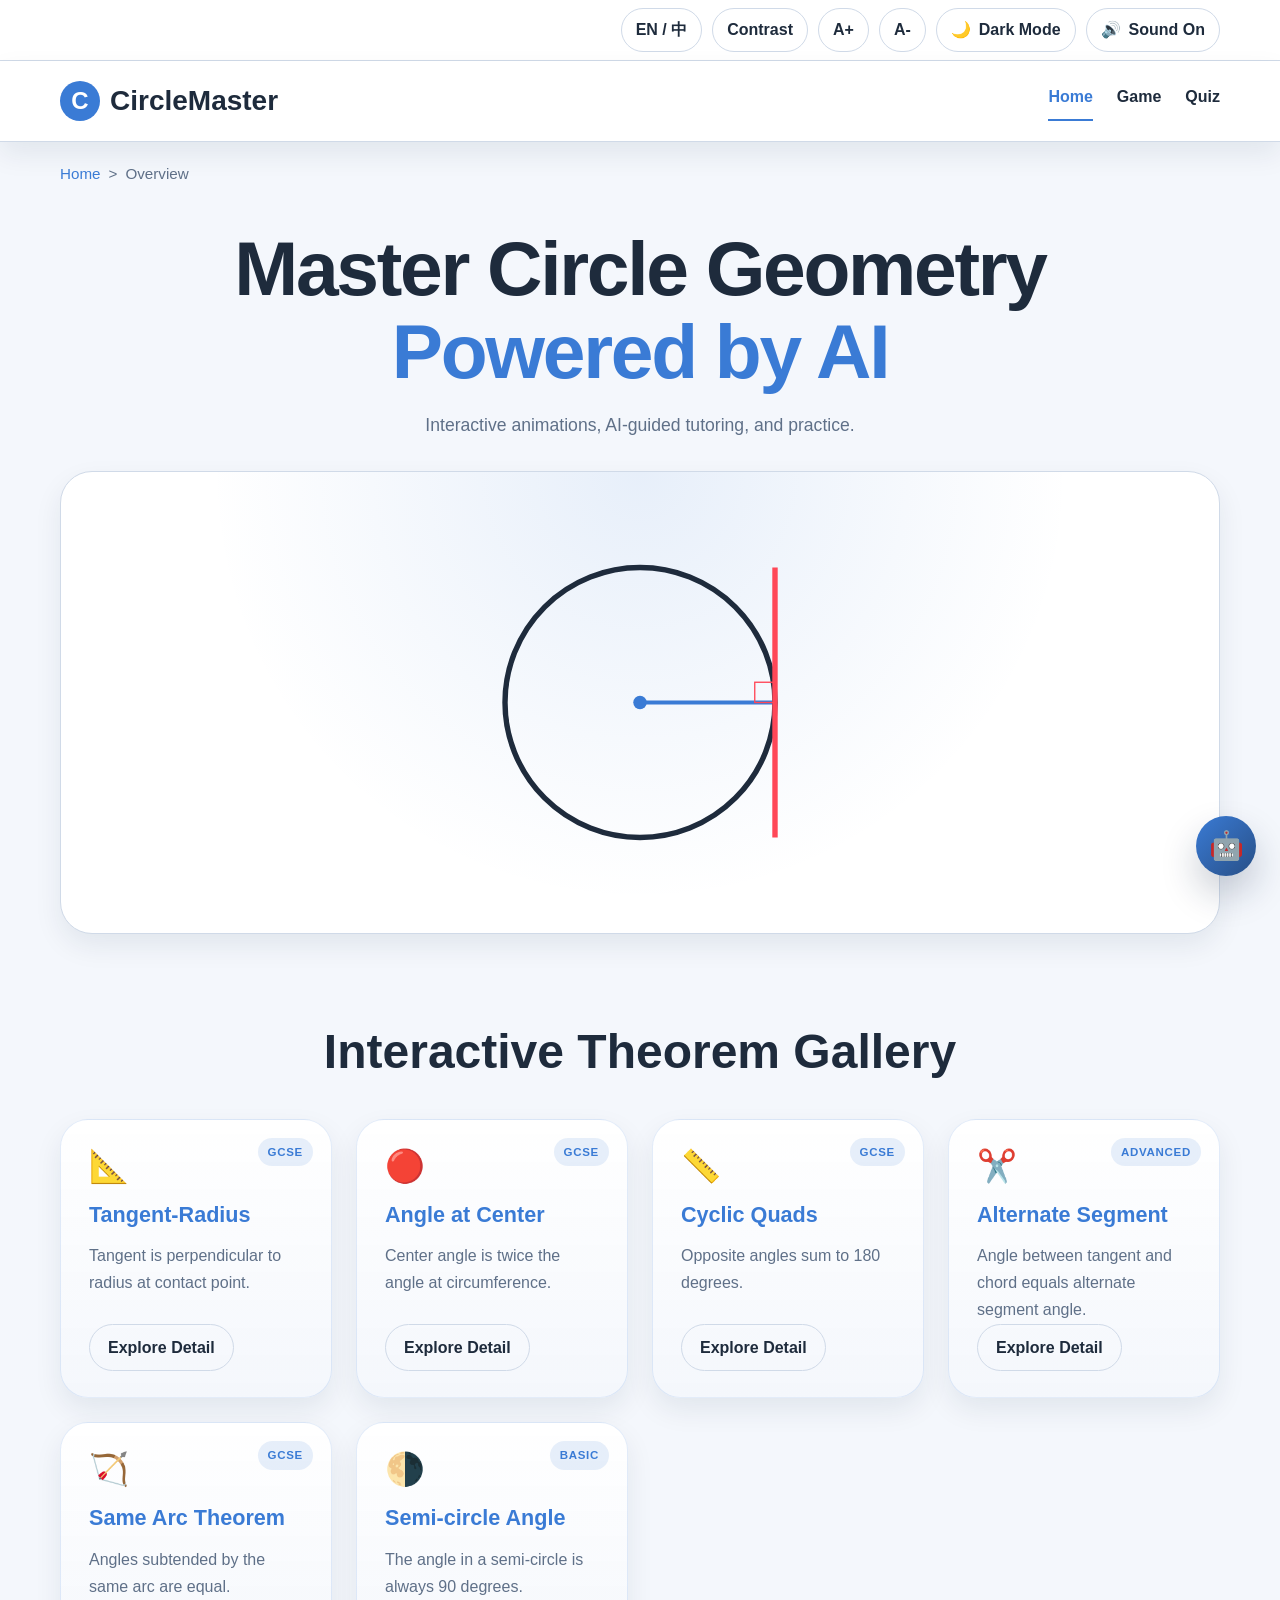
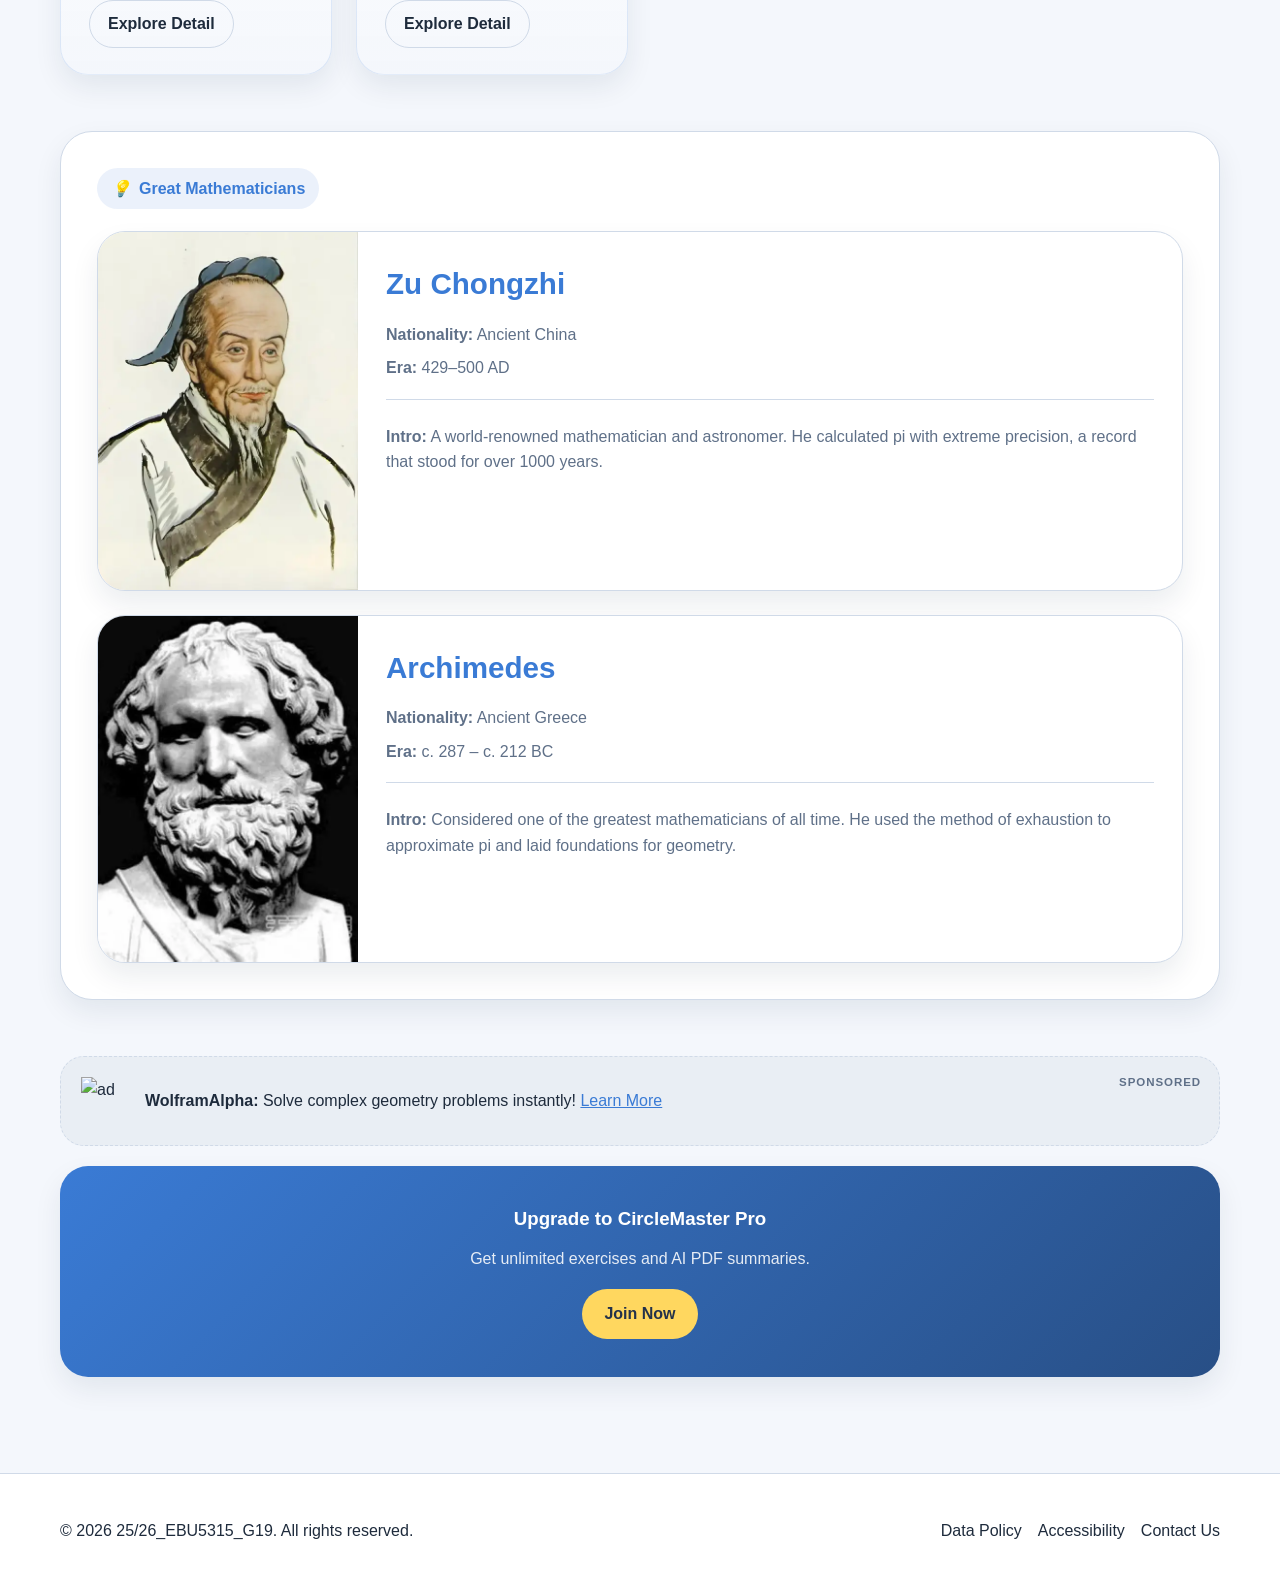
==== commit a989eb15: "v3.8.a feat: unify shared shell across home, game, and quiz - move shared shell styles into css/glob" ====
--- a/index.html
+++ b/index.html
@@ -4,6 +4,7 @@
     <meta charset="UTF-8">
     <meta name="viewport" content="width=device-width, initial-scale=1.0">
     <title>CircleMaster - Interactive Geometry Learning</title>
+    <link rel="stylesheet" href="css/global.css">
     <link rel="stylesheet" href="css/home.css">
 </head>
 <body>
@@ -11,14 +12,17 @@
     <!-- 1. 顶部无障碍工具条 -->
     <div id="accessibility-bar">
         <div class="container">
-            <button onclick="changeLanguage()" data-i18n="btn-lang">EN / 中</button>
-            <button onclick="toggleContrast()" data-i18n="btn-contrast">👁️ Contrast</button>
-            <button onclick="adjustFontSize(1)">A+</button>
-            <button onclick="adjustFontSize(-1)">A-</button>
-            <button id="theme-btn" data-i18n="btn-theme">🌙 Dark Mode</button>
-            <!-- 声音按钮：图标和文字分开，防止被覆盖 -->
-            <button id="audio-btn" onclick="toggleSound()">
-                <span id="sound-icon">🔊</span> <span data-i18n="btn-sound">Sound</span>
+            <button type="button" onclick="changeLanguage()" data-i18n="btn-lang">EN / 中</button>
+            <button type="button" onclick="toggleContrast()" data-i18n="btn-contrast">Contrast</button>
+            <button type="button" onclick="adjustFontSize(1)">A+</button>
+            <button type="button" onclick="adjustFontSize(-1)">A-</button>
+            <button id="theme-btn" type="button">
+                <span id="theme-icon">🌙</span>
+                <span id="theme-label">Dark Mode</span>
+            </button>
+            <button id="audio-btn" type="button">
+                <span id="audio-icon">🔊</span>
+                <span id="audio-label">Sound On</span>
             </button>
         </div>
     </div>
@@ -29,7 +33,11 @@
             <a href="index.html" class="logo">
                 <span class="logo-icon">C</span> <span data-i18n="logo-text">CircleMaster</span>
             </a>
-            <nav>
+            <button class="nav-toggle" type="button" aria-expanded="false" aria-controls="home-site-nav" data-nav-toggle>
+                <span class="nav-toggle-icon">☰</span>
+                <span data-nav-toggle-label>Menu</span>
+            </button>
+            <nav id="home-site-nav" class="site-nav" data-site-nav>
                 <ul class="nav-links">
                     <li><a href="index.html" class="active" data-i18n="nav-home">Home</a></li>
                     <li><a href="game.html" data-i18n="nav-game">Game</a></li>
@@ -44,9 +52,11 @@
 
         <!-- 视图 1：主页内容 (默认显示) -->
         <div id="main-view">
-            <nav class="breadcrumb">
-        <a href="index.html" data-i18n="bc-home">Home</a>
-    </nav>
+            <nav class="breadcrumb" aria-label="Breadcrumb">
+                <a href="index.html" data-i18n="bc-home">Home</a>
+                <span class="breadcrumb-separator" aria-hidden="true">&gt;</span>
+                <span data-i18n="bc-current-home">Overview</span>
+            </nav>
             <!-- 4. Hero Section -->
             <section id="hero">
                 <h1 data-i18n="hero-title">Master Circle Geometry <br><span class="highlight">Powered by AI</span></h1>
@@ -177,43 +187,35 @@
         </div> <!-- End of main-view -->
 
   <!-- 视图 2：定理详情 -->
-    <div id="detail-view" style="display: none;">
-    <nav class="breadcrumb-pro">
-        <div class="container">
+    <div id="detail-view" hidden>
+        <nav class="breadcrumb" aria-label="Breadcrumb">
             <a href="javascript:void(0)" onclick="hideDetail()" data-i18n="bc-home">Home</a>
-            <span class="sep">/</span>
+            <span class="breadcrumb-separator" aria-hidden="true">&gt;</span>
             <span data-i18n="bc-gallery">Gallery</span>
-            <span class="sep">/</span>
-            <span id="active-theorem-name" style="font-weight: bold; color: #333;">Theorem</span>
-        </div>
-    </nav>
+            <span class="breadcrumb-separator" aria-hidden="true">&gt;</span>
+            <span id="active-theorem-name" class="breadcrumb-current">Theorem</span>
+        </nav>
 
         <div class="container" id="theorems-accordion-container">
             <!-- 定理列表会自动在这里生成 -->
         </div>
 
-        <div class="container" style="text-align: center; margin: 40px 0;">
-            <button onclick="hideDetail()" class="control-btn" style="padding: 12px 30px; border-radius: 30px; background: #666; color: #fff; border: none; cursor: pointer;">← Back to Home</button>
-        </div>
-    </div>
-
-    </main> <!-- 这是 main 的闭合标签，请确保它在 detail-view 后面 -->
-
-        </aside>
-    </div>
-</div>
+        <div class="container detail-back-row">
+            <button type="button" onclick="hideDetail()" class="control-btn detail-back-button" data-i18n="btn-back">← Back to Home</button>
+        </div>
+    </div>
 
     </main> <!-- 核心内容容器结束 -->
 
     <!-- 7. AI 聊天室 -->
     <div id="chat-toggle-btn" onclick="toggleChat()">🤖</div>
 
-    <div id="ai-chat-widget" style="display: none;">
+    <div id="ai-chat-widget" hidden>
         <div class="chat-header">
             <span data-i18n="chat-header">Circle AI Tutor</span>
-            <div style="float:right">
-                <button onclick="confirmClearChat()" style="background:none;border:none;color:white;cursor:pointer">🗑️</button>
-                <button onclick="toggleChat()" style="background:none;border:none;color:white;cursor:pointer">✕</button>
+            <div class="chat-actions">
+                <button type="button" class="chat-icon-btn" onclick="confirmClearChat()" aria-label="Clear chat">🗑️</button>
+                <button type="button" class="chat-icon-btn" onclick="toggleChat()" aria-label="Close chat">✕</button>
             </div>
         </div>
         <div class="chat-body" id="chat-body">
@@ -224,27 +226,37 @@
         </div>
     </div>
 
-    <!-- 8. 确认弹窗 -->
-    <div id="confirm-modal" style="display: none;">
-        <div class="modal-overlay">
-            <div class="modal-content">
-                <h3 data-i18n="modal-title">Confirm?</h3>
-                <p data-i18n="modal-desc">Clear all messages?</p>
-                <div style="margin-top:20px">
-                    <button onclick="executeClear()" class="btn-danger" data-i18n="btn-confirm">Delete</button>
-                    <button onclick="closeModal()" data-i18n="btn-cancel">Cancel</button>
-                </div>
-            </div>
+    <!-- 8. Version 4 新增：隐私政策与二次确认弹窗 -->
+    <!-- 二次确认弹窗 -->
+    <div id="confirm-modal" class="modal-overlay" hidden>
+        <div class="modal-content">
+            <h3 data-i18n="modal-title">Confirm?</h3>
+            <p data-i18n="modal-desc">Clear all messages?</p>
+            <div class="modal-actions">
+                <button onclick="executeClear()" class="btn-danger" data-i18n="btn-confirm">Delete</button>
+                <button onclick="closeModal()" class="modal-close-btn" data-i18n="btn-cancel">Cancel</button>
+            </div>
+        </div>
+    </div>
+
+    <!-- 隐私政策弹窗 -->
+    <div id="privacy-modal" class="modal-overlay" hidden>
+        <div class="modal-content privacy-box">
+            <button type="button" class="close-modal" onclick="togglePrivacyModal(false)" aria-label="Close dialog">&times;</button>
+            <div id="privacy-body">
+                <!-- 内容由 JS 根据语言动态填充 -->
+            </div>
+            <button class="modal-close-btn" onclick="togglePrivacyModal(false)">OK / 确定</button>
         </div>
     </div>
 
     <footer>
         <div class="container footer-content">
-            <p data-i18n="footer-copy">© 2026 Group 33. All rights reserved.</p>
+            <p data-i18n="footer-copy">© 2026 25/26_EBU5315_G19. All rights reserved.</p>
             <div class="footer-links">
-                <a href="javascript:void(0)" onclick="alertDataPolicy()" data-i18n="footer-data">Data Policy</a>
-                <a href="#" data-i18n="footer-access">Accessibility</a>
-                <a href="#" data-i18n="footer-contact">Contact Us</a>
+                <a href="javascript:void(0)" onclick="openFooterModal('data')" data-i18n="footer-data">Data Policy</a>
+                <a href="javascript:void(0)" onclick="openFooterModal('access')" data-i18n="footer-access">Accessibility</a>
+                <a href="javascript:void(0)" onclick="openFooterModal('contact')" data-i18n="footer-contact">Contact Us</a>
             </div>
         </div>
     </footer>
--- a/css/global.css
+++ b/css/global.css
@@ -0,0 +1,413 @@
+:root {
+    --primary-color: #3a7bd5;
+    --primary-hover: #2b5fa8;
+    --primary-blue: #3a7bd5;
+    --primary-blue-deep: #284f86;
+    --secondary-line: #5fc1b3;
+    --bg-color: #f4f7fc;
+    --text-color: #1e2b3c;
+    --muted-text: #5f7088;
+    --card-bg: #ffffff;
+    --header-bg: #ffffff;
+    --footer-bg: #ffffff;
+    --footer-text: #1e2b3c;
+    --border-color: #d0dae8;
+    --secondary-bg: #e9eef4;
+    --shadow: 0 12px 28px rgba(18, 36, 67, 0.08);
+    --font-size-base: 16px;
+}
+
+[data-theme="dark"] {
+    --primary-color: #7db0ff;
+    --primary-hover: #9bc0ff;
+    --primary-blue: #7db0ff;
+    --primary-blue-deep: #d8e6ff;
+    --bg-color: #121826;
+    --text-color: #e3e9f2;
+    --muted-text: #a8b7cc;
+    --card-bg: #1f2a3c;
+    --header-bg: #1f2a3c;
+    --footer-bg: #1f2a3c;
+    --footer-text: #e3e9f2;
+    --border-color: #33435d;
+    --secondary-bg: #253246;
+    --shadow: 0 16px 36px rgba(0, 0, 0, 0.28);
+}
+
+[data-a11y="high-contrast"] {
+    --primary-color: #ffff00;
+    --primary-hover: #ffffff;
+    --primary-blue: #ffff00;
+    --primary-blue-deep: #ffffff;
+    --bg-color: #000000;
+    --text-color: #ffffff;
+    --muted-text: #f5f58a;
+    --card-bg: #000000;
+    --header-bg: #000000;
+    --footer-bg: #000000;
+    --footer-text: #ffffff;
+    --border-color: #ffff00;
+    --secondary-bg: #000000;
+    --shadow: none;
+}
+
+* {
+    box-sizing: border-box;
+}
+
+[hidden] {
+    display: none !important;
+}
+
+.modal-overlay[hidden] {
+    display: none !important;
+    pointer-events: none !important;
+}
+
+html {
+    font-size: 100%;
+}
+
+body {
+    margin: 0;
+    min-height: 100vh;
+    display: flex;
+    flex-direction: column;
+    background: var(--bg-color);
+    color: var(--text-color);
+    font-size: var(--font-size-base);
+    font-family: "Segoe UI", Tahoma, sans-serif;
+    line-height: 1.6;
+    transition: background 0.25s ease, color 0.25s ease;
+}
+
+main {
+    flex: 1;
+}
+
+main.container {
+    padding-bottom: 72px;
+}
+
+.container {
+    width: 100%;
+    max-width: 1200px;
+    margin: 0 auto;
+    padding: 0 20px;
+}
+
+#accessibility-bar {
+    background: var(--card-bg);
+    border-bottom: 1px solid var(--border-color);
+    padding: 8px 0;
+}
+
+#accessibility-bar .container {
+    display: flex;
+    justify-content: flex-end;
+    gap: 10px;
+    flex-wrap: wrap;
+}
+
+#accessibility-bar button,
+.nav-toggle,
+.modal-close-btn {
+    display: inline-flex;
+    align-items: center;
+    justify-content: center;
+    gap: 8px;
+    border: 1px solid var(--border-color);
+    border-radius: 999px;
+    padding: 8px 14px;
+    background: transparent;
+    color: var(--text-color);
+    font: inherit;
+    font-weight: 600;
+    cursor: pointer;
+    transition: background 0.2s ease, color 0.2s ease, border-color 0.2s ease, transform 0.2s ease;
+}
+
+#accessibility-bar button:hover,
+#accessibility-bar button:focus-visible,
+.nav-toggle:hover,
+.nav-toggle:focus-visible,
+.modal-close-btn:hover,
+.modal-close-btn:focus-visible {
+    background: var(--primary-blue);
+    color: #ffffff;
+    border-color: var(--primary-blue);
+    transform: translateY(-1px);
+}
+
+header {
+    background: var(--header-bg);
+    border-bottom: 1px solid var(--border-color);
+    box-shadow: var(--shadow);
+    padding: 18px 0;
+    margin-bottom: 0;
+}
+
+.header-content {
+    display: flex;
+    align-items: center;
+    justify-content: space-between;
+    gap: 20px;
+    flex-wrap: wrap;
+}
+
+.logo {
+    display: flex;
+    align-items: center;
+    gap: 10px;
+    color: var(--text-color);
+    text-decoration: none;
+    font-size: 1.75rem;
+    font-weight: 700;
+}
+
+.logo-icon {
+    width: 40px;
+    height: 40px;
+    border-radius: 50%;
+    display: flex;
+    align-items: center;
+    justify-content: center;
+    background: var(--primary-blue);
+    color: #ffffff;
+    font-size: 1.5rem;
+}
+
+.nav-toggle {
+    display: none;
+}
+
+.nav-toggle-icon {
+    font-size: 1rem;
+    line-height: 1;
+}
+
+.site-nav {
+    display: flex;
+    align-items: center;
+}
+
+.nav-links {
+    list-style: none;
+    display: flex;
+    gap: 24px;
+    margin: 0;
+    padding: 0;
+}
+
+.nav-links a {
+    display: inline-flex;
+    align-items: center;
+    min-height: 40px;
+    color: var(--text-color);
+    text-decoration: none;
+    font-weight: 600;
+    padding-bottom: 6px;
+    border-bottom: 2px solid transparent;
+    transition: color 0.2s ease, border-color 0.2s ease, background 0.2s ease;
+}
+
+.nav-links a.active,
+.nav-links a:hover,
+.nav-links a:focus-visible {
+    color: var(--primary-blue);
+    border-bottom-color: var(--primary-blue);
+}
+
+.breadcrumb {
+    display: flex;
+    align-items: center;
+    flex-wrap: wrap;
+    gap: 8px;
+    margin: 20px 0 12px;
+    color: var(--muted-text);
+    font-size: 0.95rem;
+}
+
+.breadcrumb a {
+    color: var(--primary-blue);
+    text-decoration: none;
+}
+
+.breadcrumb-separator {
+    color: var(--muted-text);
+}
+
+footer {
+    margin-top: auto;
+    background: var(--footer-bg);
+    border-top: 1px solid var(--border-color);
+    padding: 28px 0;
+}
+
+.footer-content {
+    display: flex;
+    justify-content: space-between;
+    align-items: center;
+    gap: 16px;
+    flex-wrap: wrap;
+}
+
+.footer-links {
+    display: flex;
+    align-items: center;
+    gap: 16px;
+    flex-wrap: wrap;
+}
+
+.footer-links a {
+    color: var(--footer-text);
+    text-decoration: none;
+    font-weight: 500;
+}
+
+.footer-links a:hover,
+.footer-links a:focus-visible {
+    color: var(--primary-blue);
+}
+
+.modal-overlay {
+    position: fixed;
+    inset: 0;
+    display: flex;
+    align-items: center;
+    justify-content: center;
+    padding: 24px;
+    background: rgba(0, 0, 0, 0.72);
+    backdrop-filter: blur(6px);
+    z-index: 4000;
+}
+
+.modal-content {
+    position: relative;
+    width: min(560px, 100%);
+    background: var(--card-bg);
+    color: var(--text-color);
+    border: 1px solid var(--border-color);
+    border-radius: 24px;
+    box-shadow: var(--shadow);
+    padding: 28px;
+}
+
+.privacy-box {
+    text-align: left;
+}
+
+.privacy-box h2,
+.privacy-box h3 {
+    color: var(--primary-blue);
+    margin-top: 0;
+}
+
+.privacy-box ul {
+    padding-left: 20px;
+    margin: 14px 0;
+}
+
+.privacy-box li {
+    margin-bottom: 10px;
+}
+
+.preference-note {
+    margin-top: 18px;
+    padding: 14px 16px;
+    border-radius: 16px;
+    background: var(--secondary-bg);
+    border: 1px solid var(--border-color);
+}
+
+.close-modal {
+    position: absolute;
+    top: 14px;
+    right: 18px;
+    border: none;
+    background: transparent;
+    color: var(--muted-text);
+    font-size: 1.6rem;
+    line-height: 1;
+    cursor: pointer;
+}
+
+.close-modal:hover,
+.close-modal:focus-visible {
+    color: var(--primary-blue);
+}
+
+.modal-close-btn {
+    margin-top: 18px;
+}
+
+.visually-hidden {
+    position: absolute;
+    width: 1px;
+    height: 1px;
+    padding: 0;
+    margin: -1px;
+    overflow: hidden;
+    clip: rect(0, 0, 0, 0);
+    white-space: nowrap;
+    border: 0;
+}
+
+@media (max-width: 760px) {
+    .container {
+        padding: 0 16px;
+    }
+
+    .header-content {
+        align-items: flex-start;
+    }
+
+    .nav-toggle {
+        display: inline-flex;
+    }
+
+    .site-nav {
+        display: none;
+        width: 100%;
+    }
+
+    .site-nav.is-open {
+        display: block;
+    }
+
+    .nav-links {
+        flex-direction: column;
+        width: 100%;
+        gap: 8px;
+        padding: 12px;
+        border: 1px solid var(--border-color);
+        border-radius: 20px;
+        background: var(--card-bg);
+        box-shadow: var(--shadow);
+    }
+
+    .nav-links a {
+        width: 100%;
+        padding: 10px 12px;
+        border-bottom: none;
+        border-radius: 12px;
+    }
+
+    .nav-links a.active,
+    .nav-links a:hover,
+    .nav-links a:focus-visible {
+        border-bottom-color: transparent;
+        background: rgba(58, 123, 213, 0.12);
+    }
+
+    .footer-content,
+    .footer-links {
+        width: 100%;
+        flex-direction: column;
+        align-items: flex-start;
+    }
+
+    .breadcrumb {
+        margin-top: 16px;
+    }
+}
--- a/css/home.css
+++ b/css/home.css
@@ -1,750 +1,604 @@
-/* 基础变量 */
-:root {
-    --primary-blue: #007bff;
-    --bg-color: #ffffff;
-    --text-color: #333333;
-    --card-bg: #f8f9fa;
-    --font-size-base: 16px;
-}
-
-/* 暗黑模式 */
-[data-theme="dark"] {
-    --bg-color: #1a1a1a;
-    --text-color: #f0f0f0;
-    --card-bg: #2d2d2d;
-}
-
-/* V2: 高对比度模式 (A11y) */
-[data-a11y="high-contrast"] {
-    --primary-blue: #ffff00 !important;
-    --bg-color: #000000 !important;
-    --text-color: #ffff00 !important;
-    --card-bg: #1a1a1a !important;
-}
-
-body {
-    background-color: var(--bg-color);
+#hero {
+    padding: 28px 0 24px;
+    text-align: center;
+}
+
+#hero h1 {
+    margin: 0;
+    font-size: clamp(2.6rem, 6vw, 4.8rem);
+    line-height: 1.08;
+    letter-spacing: -0.03em;
+}
+
+.highlight {
+    color: var(--primary-blue);
+}
+
+.usp {
+    max-width: 680px;
+    margin: 18px auto 0;
+    font-size: 1.1rem;
+    color: var(--muted-text);
+}
+
+.video-container {
+    margin-top: 32px;
+    padding: 28px;
+    border: 1px solid var(--border-color);
+    border-radius: 32px;
+    background: radial-gradient(circle at top, rgba(58, 123, 213, 0.12), transparent 58%), var(--card-bg);
+    box-shadow: var(--shadow);
+    display: flex;
+    align-items: center;
+    justify-content: center;
+}
+
+#hero-svg {
+    width: min(100%, 540px);
+    height: auto;
+    animation: hero-float 4s ease-in-out infinite;
+}
+
+@keyframes hero-float {
+    0%,
+    100% {
+        transform: translateY(0);
+    }
+
+    50% {
+        transform: translateY(-14px);
+    }
+}
+
+#learning-hub,
+#culture,
+.ads-section {
+    margin-top: 56px;
+}
+
+.section-title {
+    margin: 0 0 28px;
+    font-size: clamp(2rem, 4vw, 3rem);
+    text-align: center;
     color: var(--text-color);
-    font-size: var(--font-size-base);
-    font-family: 'Segoe UI', Tahoma, sans-serif;
-    margin: 0; transition: all 0.3s ease;
-}
-
-.container { max-width: 1100px; margin: 0 auto; padding: 0 20px; }
-
-/* 顶部工具栏 */
-#accessibility-bar { background: #333; padding: 5px 0; text-align: right; }
-#accessibility-bar button { background: #444; color: white; border: none; padding: 5px 10px; cursor: pointer; margin-left: 5px; border-radius: 4px; }
-
-header { background: var(--card-bg); padding: 1rem 0; border-bottom: 1px solid #ddd; }
-.header-content { display: flex; justify-content: space-between; align-items: center; }
-.logo { display: flex; align-items: center; text-decoration: none; font-weight: bold; color: var(--primary-blue); font-size: 1.5rem; }
-.logo-icon { width: 35px; height: 35px; border: 2px solid var(--primary-blue); border-radius: 50%; display: flex; align-items: center; justify-content: center; margin-right: 10px; }
-.nav-links { list-style: none; display: flex; gap: 20px; }
-.nav-links a { text-decoration: none; color: var(--text-color); }
-
-/* V2: SVG 动画效果 */
-.video-container {
-    background: radial-gradient(circle, var(--card-bg) 0%, rgba(0,123,255,0.05) 100%);
-    border-radius: 15px; height: 350px; display: flex; align-items: center; justify-content: center; margin-top: 30px; border: 2px solid var(--primary-blue);
-}
-#hero-svg { animation: hero-float 4s ease-in-out infinite; }
-@keyframes hero-float {
-    0%, 100% { transform: translateY(0); }
-    50% { transform: translateY(-15px); }
-}
-
-/* 规则卡片 */
-#rules { display: grid; grid-template-columns: repeat(auto-fit, minmax(280px, 1fr)); gap: 25px; margin-top: 50px; }
-.rule-card { background: var(--card-bg); padding: 30px; border-radius: 12px; text-align: center; box-shadow: 0 4px 10px rgba(0,0,0,0.05); }
-
-/* V2: 聊天悬浮按钮 */
-#chat-toggle-btn {
-    position: fixed; bottom: 25px; right: 25px; width: 60px; height: 60px;
-    background: var(--primary-blue); border-radius: 50%; display: flex;
-    justify-content: center; align-items: center; font-size: 30px; cursor: pointer; z-index: 1000;
-}
-
-/* 聊天窗口 */
-#ai-chat-widget { position: fixed; bottom: 95px; right: 25px; width: 300px; background: white; border: 2px solid var(--primary-blue); border-radius: 10px; z-index: 1000; }
-.chat-header { background: var(--primary-blue); color: white; padding: 10px; }
-.chat-body { height: 200px; overflow-y: auto; padding: 10px; color: #333; background: #fff; }
-.chat-input input { width: 100%; border: none; padding: 10px; border-top: 1px solid #ddd; }
-
-/* V2: 确认弹窗样式 */
-#confirm-modal { position: fixed; top: 0; left: 0; width: 100%; height: 100%; z-index: 2000; display: flex; align-items: center; justify-content: center; }
-.modal-overlay { position: absolute; width: 100%; height: 100%; background: rgba(0,0,0,0.8); }
-.modal-content { position: relative; background: var(--card-bg); padding: 30px; border-radius: 15px; border: 2px solid var(--primary-blue); text-align: center; }
-.btn-danger { background: #ff4757; color: white; border: none; padding: 8px 20px; border-radius: 5px; cursor: pointer; margin-right: 10px; }
-
-footer { background: var(--card-bg); padding: 2rem 0; margin-top: 50px; border-top: 1px solid #ddd; }
-/* =========================================
-   Version 3 新增样式：学习中心与文化板块
-   ========================================= */
-
-/* 1. 标题渐变效果 - 增加视觉冲击力 (Creativity 项) */
-.section-title {
-    text-align: center;
-    font-size: 2.5rem;
-    margin-top: 60px;
-    margin-bottom: 30px;
-    background: linear-gradient(45deg, var(--primary-blue), #ff4757);
-    -webkit-background-clip: text;
-    -webkit-text-fill-color: transparent;
-    font-weight: 800;
-}
-
-/* 2. 玻璃拟态卡片网格 (Marking Point: High Appeal) */
+}
+
 .theorem-grid {
     display: grid;
     grid-template-columns: repeat(auto-fit, minmax(260px, 1fr));
-    gap: 30px;
-    margin-top: 20px;
+    gap: 24px;
 }
 
 .theorem-card {
-    background: rgba(255, 255, 255, 0.6); /* 半透明背景 */
-    backdrop-filter: blur(12px);         /* 毛玻璃模糊 */
-    -webkit-backdrop-filter: blur(12px);
-    border: 1px solid rgba(255, 255, 255, 0.3);
-    padding: 30px;
-    border-radius: 24px;
     position: relative;
-    transition: all 0.4s cubic-bezier(0.175, 0.885, 0.32, 1.275);
-    box-shadow: 0 8px 32px rgba(0,0,0,0.05);
-}
-
-/* 暗黑模式下的玻璃效果 */
+    display: flex;
+    flex-direction: column;
+    min-height: 100%;
+    padding: 30px 28px 26px;
+    border: 1px solid rgba(58, 123, 213, 0.14);
+    border-radius: 28px;
+    background: linear-gradient(180deg, rgba(255, 255, 255, 0.94), rgba(244, 247, 252, 0.98));
+    box-shadow: var(--shadow);
+    cursor: pointer;
+    transition: transform 0.22s ease, box-shadow 0.22s ease, border-color 0.22s ease;
+}
+
+.theorem-card:hover {
+    transform: translateY(-6px);
+    border-color: rgba(58, 123, 213, 0.38);
+    box-shadow: 0 18px 36px rgba(18, 36, 67, 0.14);
+}
+
 [data-theme="dark"] .theorem-card {
-    background: rgba(45, 45, 45, 0.6);
-    border-color: rgba(255, 255, 255, 0.1);
-    box-shadow: 0 8px 32px rgba(0,0,0,0.3);
-}
-
-.theorem-card:hover {
-    transform: translateY(-12px);
-    box-shadow: 0 20px 40px rgba(0, 123, 255, 0.2);
-    border-color: var(--primary-blue);
-}
-
-/* 难度标签 */
+    background: linear-gradient(180deg, rgba(31, 42, 60, 0.96), rgba(23, 33, 48, 0.98));
+    border-color: rgba(125, 176, 255, 0.16);
+}
+
 .badge {
     position: absolute;
-    top: 15px;
-    right: 15px;
-    background: var(--primary-blue);
-    color: white;
-    font-size: 11px;
-    padding: 4px 10px;
-    border-radius: 20px;
-    font-weight: bold;
+    top: 18px;
+    right: 18px;
+    padding: 5px 10px;
+    border-radius: 999px;
+    background: rgba(58, 123, 213, 0.12);
+    color: var(--primary-blue);
+    font-size: 0.72rem;
+    font-weight: 700;
+    letter-spacing: 0.06em;
     text-transform: uppercase;
 }
 
-/* 3. 文化多样性板块 (Cultural Awareness - 2分) */
+.rule-icon {
+    font-size: 2rem;
+    line-height: 1;
+    margin-bottom: 16px;
+}
+
+.theorem-card h3 {
+    margin: 0 0 10px;
+    color: var(--primary-blue);
+    font-size: 1.35rem;
+}
+
+.theorem-card p {
+    margin: 0;
+    color: var(--muted-text);
+    line-height: 1.7;
+}
+
+.learn-more {
+    margin-top: auto;
+    align-self: flex-start;
+    padding: 10px 18px;
+    border: 1px solid var(--border-color);
+    border-radius: 999px;
+    background: transparent;
+    color: var(--text-color);
+    font: inherit;
+    font-weight: 700;
+    pointer-events: none;
+}
+
 #culture {
-    margin: 80px 0;
+    padding: 36px;
+    border: 1px solid var(--border-color);
+    border-radius: 32px;
     background: var(--card-bg);
-    border-radius: 40px;
-    padding: 50px;
-    border: 1px solid rgba(0,0,0,0.05);
-}
-
-.culture-flex {
-    display: flex;
-    align-items: center;
-    justify-content: space-around;
-    text-align: center;
-    gap: 30px;
-    flex-wrap: wrap; /* 适配移动端响应式 */
-}
-
-.culture-item {
-    flex: 1;
-    min-width: 250px;
-}
-
-.culture-item img {
-    width: 80px;
-    height: 80px;
-    margin-bottom: 20px;
-    filter: drop-shadow(0 5px 15px rgba(0,0,0,0.1));
-}
-
-.culture-divider {
-    font-weight: 900;
-    font-size: 32px;
-    color: #ff4757;
-    font-style: italic;
-}
-
-/* 4. 定理卡片中的按钮 */
-.learn-more {
-    background: transparent;
-    border: 2px solid var(--primary-blue);
-    color: var(--primary-blue);
-    padding: 8px 20px;
-    border-radius: 25px;
-    cursor: pointer;
-    margin-top: 20px;
-    font-weight: bold;
-    transition: 0.3s;
-}
-
-.learn-more:hover {
-    background: var(--primary-blue);
-    color: white;
-    box-shadow: 0 5px 15px rgba(0, 123, 255, 0.3);
-}
-
-/* 广告位组合 */
-.ads-section { margin: 60px 0; display: flex; flex-direction: column; gap: 20px; }
-
-.external-ad {
-    background: #f1f3f5; border: 1px dashed #adb5bd;
-    padding: 15px; border-radius: 10px; position: relative;
-}
-[data-theme="dark"] .external-ad { background: #2b2b2b; }
-
-.ad-tag { position: absolute; top: 5px; right: 10px; font-size: 10px; color: #888; text-transform: uppercase; }
-.ad-content { display: flex; align-items: center; gap: 15px; }
-
-.pro-banner {
-    background: linear-gradient(135deg, #6610f2, var(--primary-blue));
-    color: white; padding: 40px; border-radius: 20px; text-align: center;
-}
-.pro-btn {
-    background: #ffc107; border: none; padding: 12px 30px;
-    border-radius: 30px; font-weight: bold; cursor: pointer; margin-top: 15px;
-}
-
-/* 详情视图样式 */
-#detail-view {
-    padding: 40px 0;
-    animation: fadeIn 0.5s ease;
-}
-
-.back-btn {
-    background: none; border: none; color: var(--primary-blue);
-    font-weight: bold; cursor: pointer; font-size: 1.1rem; margin-bottom: 20px;
-}
-
-.detail-header { display: flex; align-items: center; gap: 20px; margin-bottom: 30px; }
-
-.detail-content {
+    box-shadow: var(--shadow);
+}
+
+.culture-header {
+    margin-bottom: 22px;
+}
+
+.culture-tag {
+    display: inline-flex;
+    align-items: center;
+    gap: 8px;
+    padding: 8px 14px;
+    border-radius: 999px;
+    background: rgba(58, 123, 213, 0.1);
+    color: var(--primary-blue);
+    font-weight: 700;
+}
+
+.culture-cards-container {
     display: grid;
-    grid-template-columns: 1.5fr 1fr; /* 侧重左边的交互展示 */
-    gap: 40px;
-}
-
-/* 适配移动端 */
-@media (max-width: 768px) {
-    .detail-content { grid-template-columns: 1fr; }
-}
-
-.interactive-frame {
-    background: #fff; border: 2px solid var(--primary-blue);
-    border-radius: 20px; height: 500px; overflow: hidden;
-    box-shadow: 0 10px 30px rgba(0,0,0,0.1);
-}
-
-.interactive-frame iframe { width: 100%; height: 100%; border: none; }
-
-.theory-box {
-    background: var(--card-bg); padding: 30px; border-radius: 20px;
-    border-left: 5px solid var(--primary-blue);
-}
-
-.property-list { margin-top: 20px; }
-.property-item {
-    padding: 10px 0; border-bottom: 1px dashed #ddd;
-    display: flex; align-items: flex-start; gap: 10px;
-}
-.property-item::before { content: "✅"; }
-
-@keyframes fadeIn {
-    from { opacity: 0; transform: translateY(20px); }
-    to { opacity: 1; transform: translateY(0); }
-}
-
-/* 文化板块容器 */
-#culture {
-    margin: 60px 0;
-    padding: 20px;
-}
-
-.culture-header {
-    margin-bottom: 20px;
-    border-bottom: 2px solid #eef0f2;
-    padding-bottom: 10px;
-}
-
-.culture-tag {
-    background: #f0f4ff;
-    color: var(--primary-blue);
-    padding: 6px 15px;
-    border-radius: 20px;
-    font-weight: bold;
-    font-size: 0.9rem;
-    border: 1px solid #d0deff;
-}
-
-.culture-cards-container {
-    display: flex;
-    flex-direction: column;
-    gap: 30px;
-}
-
-/* 人物志卡片基础样式 */
+    gap: 24px;
+}
+
 .bio-card {
-    display: flex;
-    background: #ffffff;
-    border: 1px solid #e0e0e0;
-    border-radius: 20px;
+    display: grid;
+    grid-template-columns: 260px minmax(0, 1fr);
+    border: 1px solid var(--border-color);
+    border-radius: 28px;
     overflow: hidden;
-    box-shadow: 0 4px 15px rgba(0,0,0,0.05);
-    transition: 0.3s ease;
-}
-
-[data-theme="dark"] .bio-card {
-    background: #252525;
-    border-color: #444;
-    color: #eee;
-}
-
-.bio-card:hover {
-    transform: translateY(-5px);
-    box-shadow: 0 10px 25px rgba(0,0,0,0.1);
-}
-
-/* 左侧图片区 */
+    background: var(--card-bg);
+    box-shadow: 0 14px 28px rgba(18, 36, 67, 0.08);
+}
+
 .bio-image {
-    flex: 0 0 250px; /* 固定宽度 */
-    background: #f8f9fa;
-    display: flex;
-    align-items: center;
-    justify-content: center;
-    border-right: 1px solid #eee;
+    min-height: 260px;
+    background: linear-gradient(160deg, rgba(58, 123, 213, 0.08), rgba(95, 193, 179, 0.12));
 }
 
 .bio-image img {
     width: 100%;
     height: 100%;
-    object-fit: cover; /* 自动填充不变形 */
-}
-
-/* 右侧信息区 */
+    object-fit: cover;
+    display: block;
+}
+
 .bio-info {
-    padding: 30px;
-    flex: 1;
-    text-align: left;
+    padding: 28px;
 }
 
 .bio-name {
-    margin-top: 0;
-    color: var(--primary-blue);
-    font-size: 1.8rem;
-    margin-bottom: 15px;
-}
-
-.bio-meta p {
-    margin: 5px 0;
-    font-size: 0.95rem;
-    color: #666;
-}
-
-[data-theme="dark"] .bio-meta p { color: #aaa; }
+    margin: 0 0 14px;
+    color: var(--primary-blue);
+    font-size: 1.85rem;
+}
+
+.bio-meta p,
+.bio-intro p {
+    margin: 8px 0;
+    color: var(--muted-text);
+}
 
 .bio-intro {
-    margin-top: 20px;
-    line-height: 1.8;
-    border-top: 1px solid #f0f0f0;
-    padding-top: 15px;
-}
-
-/* 响应式：手机端变回上下布局 */
-@media (max-width: 768px) {
-    .bio-card { flex-direction: column; }
-    .bio-image { flex: 0 0 200px; border-right: none; border-bottom: 1px solid #eee; }
-}
-.bio-image {
-    flex: 0 0 250px;
-    background: #f8f9fa;
-    display: flex;
+    margin-top: 18px;
+    padding-top: 16px;
+    border-top: 1px solid var(--border-color);
+}
+
+.ads-section {
+    display: grid;
+    gap: 20px;
+    margin-bottom: 24px;
+}
+
+.external-ad {
+    position: relative;
+    padding: 20px;
+    border: 1px dashed var(--border-color);
+    border-radius: 24px;
+    background: var(--secondary-bg);
+}
+
+.ad-tag {
+    position: absolute;
+    top: 16px;
+    right: 18px;
+    color: var(--muted-text);
+    font-size: 0.72rem;
+    font-weight: 700;
+    letter-spacing: 0.08em;
+    text-transform: uppercase;
+}
+
+.ad-content {
+    display: flex;
+    align-items: center;
+    gap: 16px;
+}
+
+.ad-content img {
+    width: 48px;
+    height: 48px;
+    flex-shrink: 0;
+}
+
+.ad-content p {
+    margin: 0;
+}
+
+.ad-content a {
+    color: var(--primary-blue);
+}
+
+.pro-banner {
+    padding: 38px;
+    border-radius: 28px;
+    background: linear-gradient(135deg, var(--primary-blue), var(--primary-blue-deep));
+    color: #ffffff;
+    text-align: center;
+    box-shadow: var(--shadow);
+}
+
+.pro-banner h3,
+.pro-banner p {
+    margin: 0;
+}
+
+.pro-banner p {
+    margin-top: 12px;
+    color: rgba(255, 255, 255, 0.88);
+}
+
+.pro-btn {
+    margin-top: 18px;
+    padding: 12px 22px;
+    border: none;
+    border-radius: 999px;
+    background: #ffd75f;
+    color: #24324a;
+    font: inherit;
+    font-weight: 800;
+    cursor: pointer;
+}
+
+#detail-view {
+    padding-top: 8px;
+    animation: fadeIn 0.35s ease;
+}
+
+#theorems-accordion-container {
+    display: grid;
+    gap: 16px;
+    max-width: 960px;
+    margin: 0 auto;
+}
+
+.detail-back-row {
+    margin-top: 24px;
+    display: flex;
+    justify-content: flex-start;
+}
+
+.control-btn,
+.detail-back-button {
+    display: inline-flex;
     align-items: center;
     justify-content: center;
-    overflow: hidden; /* 防止图片超出边界 */
-}
-
-.bio-image img {
-    width: 100%;
-    height: 100%;
-    object-fit: cover; /* 重要：让图片自动充满格子且不变形 */
-    display: block;    /* 确保不是隐藏状态 */
-}
-.interactive-frame iframe {
-    width: 100%;
-    height: 100%;
-    border: none;
-    background: #fff;
-}
-
-/* 详情页的渐变点缀 */
-.theory-box h3 {
-    color: var(--primary-blue);
-    margin-bottom: 15px;
-    border-bottom: 2px solid #eee;
-    display: inline-block;
-}
-.interactive-frame {
-    background: #fdfdfd;
-    border: 2px solid var(--primary-blue);
+    gap: 8px;
+    padding: 12px 18px;
+    border: 1px solid var(--border-color);
+    border-radius: 999px;
+    background: transparent;
+    color: var(--text-color);
+    font: inherit;
+    font-weight: 700;
+    cursor: pointer;
+}
+
+.accordion-item {
+    border: 1px solid var(--border-color);
+    border-radius: 24px;
+    overflow: hidden;
+    background: var(--card-bg);
+    box-shadow: var(--shadow);
+}
+
+.accordion-header {
+    display: flex;
+    align-items: center;
+    justify-content: space-between;
+    gap: 16px;
+    padding: 20px 24px;
+    cursor: pointer;
+    font-size: 1.15rem;
+    font-weight: 700;
+}
+
+.accordion-item.active .accordion-header {
+    background: rgba(58, 123, 213, 0.08);
+    color: var(--primary-blue);
+}
+
+.arrow-icon {
+    transition: transform 0.2s ease;
+}
+
+.accordion-item.active .arrow-icon {
+    transform: rotate(180deg);
+}
+
+.accordion-content {
+    display: none;
+    grid-template-columns: minmax(260px, 340px) minmax(0, 1fr);
+    gap: 24px;
+    padding: 0 24px 24px;
+}
+
+.accordion-item.active .accordion-content {
+    display: grid;
+}
+
+.demo-container {
+    min-height: 280px;
+    padding: 20px;
+    border: 1px solid var(--border-color);
     border-radius: 20px;
-    height: 550px; /* 强制给一个高度 */
-    width: 100%;
-    overflow: hidden;
-    box-shadow: 0 10px 30px rgba(0,0,0,0.08);
-}
-
-
-.detail-layout { display: grid; grid-template-columns: 1.8fr 1fr; gap: 30px; align-items: start; }
-
-/* 左侧交互区 */
-.interactive-container-pro {
-    background: #fff; border: 3px solid #eee; border-radius: 24px;
-    height: 550px; position: relative; overflow: hidden;
-    box-shadow: 0 20px 50px rgba(0,0,0,0.1); transition: 0.3s;
-}
-.interactive-container-pro:hover { border-color: var(--primary-blue); }
-
-/* 加载动画 */
-.loader-box {
-    position: absolute; top: 0; left: 0; width: 100%; height: 100%;
-    background: #f8f9fa; display: flex; flex-direction: column;
-    justify-content: center; align-items: center; z-index: 1;
-}
-.spinner {
-    width: 50px; height: 50px; border: 5px solid #ddd;
-    border-top: 5px solid var(--primary-blue); border-radius: 50%;
-    animation: spin 1s linear infinite; margin-bottom: 15px;
-}
-@keyframes spin { 0% { transform: rotate(0deg); } 100% { transform: rotate(360deg); } }
-
-/* 右侧卡片（玻璃拟态） */
-.glass-card {
-    background: rgba(255,255,255,0.8); backdrop-filter: blur(10px);
-    border: 1px solid rgba(0,0,0,0.05); padding: 25px; border-radius: 20px;
-    margin-bottom: 20px; box-shadow: 0 10px 20px rgba(0,0,0,0.03);
-}
-.side-title { color: var(--primary-blue); margin-bottom: 15px; display: flex; align-items: center; gap: 10px; }
-.desc-text { line-height: 1.8; color: #555; font-size: 1.05rem; }
-
-.prop-list-pro .property-item {
-    background: #f0f7ff; color: #0056b3; padding: 12px;
-    border-radius: 12px; margin-bottom: 10px; font-weight: 500;
-}
-
-.control-btn {
-    background: #eee; border: none; padding: 10px 20px; border-radius: 10px;
-    cursor: pointer; margin-right: 10px; margin-top: 20px; transition: 0.3s;
-}
-.control-btn:hover { background: #ddd; }
-
-/* 响应式 */
-@media (max-width: 900px) { .detail-layout { grid-template-columns: 1fr; } }
-.interactive-container-pro {
-    background: #fff; border: 2px solid var(--primary-blue); border-radius: 20px;
-    height: 550px; position: relative; overflow: hidden;
-}
-.loader-box {
-    position: absolute; top: 0; left: 0; width: 100%; height: 100%;
-    background: #f8f9fa; display: flex; flex-direction: column;
-    justify-content: center; align-items: center; z-index: 5;
-}
-/* 定理折叠项基础样式 */
-.accordion-item {
-    border: 1px solid #e0e0e0;
-    border-radius: 15px;
-    margin-bottom: 20px;
-    background: var(--card-bg);
-    overflow: hidden;
-    transition: 0.3s;
-}
-
-/* 每一行的标题栏 */
-.accordion-header {
-    padding: 20px 30px;
-    background: #f8f9fa;
-    cursor: pointer;
-    font-size: 1.25rem;
-    font-weight: bold;
-    display: flex;
-    justify-content: space-between;
-    align-items: center;
-}
-[data-theme="dark"] .accordion-header { background: #333; }
-
-/* 展开后的内容区：左图右文布局 */
-.accordion-content {
-    display: none; /* 默认隐藏 */
-    padding: 25px;
-    grid-template-columns: 1.6fr 1fr; /* 左侧占1.6份，右侧占1份 */
-    gap: 30px;
-    border-top: 1px solid #eee;
-    background: #fff;
-}
-[data-theme="dark"] .accordion-content { background: #1a1a1a; }
-
-/* 激活状态 */
-.accordion-item.active { border-color: var(--primary-blue); box-shadow: 0 10px 30px rgba(0,123,255,0.1); }
-.accordion-item.active .accordion-content { display: grid; }
-.accordion-item.active .accordion-header { background: var(--primary-blue); color: white; }
-
-/* 左侧 Demo 容器高度 */
-.demo-container {
-    height: 500px;
-    border: 1px solid #ddd;
-    border-radius: 10px;
-    overflow: hidden;
-    background: #fdfdfd;
-}
-.demo-container iframe { width: 100%; height: 100%; border: none; }
-
-/* 右侧文字区 */
-.info-container h3 { color: var(--primary-blue); margin-top: 0; }
-.info-container p { line-height: 1.6; color: var(--text-color); }
-
-/* 手机端适配：变为上下排布 */
-@media (max-width: 900px) {
-    .accordion-content { grid-template-columns: 1fr; }
-    .demo-container { height: 350px; }
-}
-/* 盒子必须有固定高度，图才能出来 */
-.demo-container {
-    min-height: 500px; /* 强制高度 */
-    background: #fdfdfd;
-    border: 1px solid #eee;
-    border-radius: 8px;
+    background: linear-gradient(180deg, rgba(255, 255, 255, 0.86), rgba(233, 238, 244, 0.92));
     display: flex;
     align-items: center;
     justify-content: center;
 }
 
-/* 隐藏旧版多余的文字干扰 */
-.info-container {
-    text-align: left;
-}
-
-.property-item {
-    background: #eef5ff;
-    padding: 10px;
-    border-radius: 8px;
-    margin-bottom: 8px;
-    font-size: 0.95rem;
-    color: #0056b3;
-}
-.demo-container {
-    background: #ffffff;
-    border-radius: 12px;
-    padding: 20px;
-    display: flex;
-    align-items: center;
-    justify-content: center;
-    min-height: 300px;
+[data-theme="dark"] .demo-container {
+    background: linear-gradient(180deg, rgba(31, 42, 60, 0.92), rgba(23, 33, 48, 0.98));
 }
 
 .demo-container svg {
     width: 100%;
-    max-width: 300px; /* 控制图形不要太大 */
+    max-width: 280px;
     height: auto;
 }
 
-.accordion-item.active .accordion-content {
+.info-container {
+    padding-top: 6px;
+}
+
+.info-container h3 {
+    margin: 0 0 12px;
+    color: var(--primary-blue);
+}
+
+.info-container p {
+    margin: 0;
+    color: var(--muted-text);
+    line-height: 1.7;
+}
+
+.prop-list-pro {
     display: grid;
-    grid-template-columns: 1fr 1fr;
-    gap: 30px;
-    padding: 30px;
-}
-
-@media (max-width: 768px) {
-    .accordion-item.active .accordion-content {
+    gap: 10px;
+    margin-top: 16px;
+}
+
+.property-item {
+    padding: 10px 12px;
+    border: 1px solid var(--border-color);
+    border-radius: 14px;
+    background: var(--secondary-bg);
+    color: var(--text-color);
+}
+
+#chat-toggle-btn {
+    position: fixed;
+    right: 24px;
+    bottom: 24px;
+    width: 60px;
+    height: 60px;
+    border-radius: 50%;
+    display: flex;
+    align-items: center;
+    justify-content: center;
+    background: linear-gradient(135deg, var(--primary-blue), var(--primary-blue-deep));
+    color: #ffffff;
+    font-size: 1.75rem;
+    box-shadow: 0 18px 36px rgba(18, 36, 67, 0.22);
+    cursor: pointer;
+    z-index: 24;
+}
+
+#ai-chat-widget {
+    position: fixed;
+    right: 24px;
+    bottom: 96px;
+    width: min(340px, calc(100vw - 32px));
+    border: 1px solid var(--border-color);
+    border-radius: 22px;
+    background: var(--card-bg);
+    box-shadow: var(--shadow);
+    overflow: hidden;
+    z-index: 25;
+}
+
+#ai-chat-widget[hidden] {
+    display: none;
+}
+
+.chat-header {
+    display: flex;
+    align-items: center;
+    justify-content: space-between;
+    gap: 12px;
+    padding: 14px 16px;
+    background: linear-gradient(135deg, var(--primary-blue), var(--primary-blue-deep));
+    color: #ffffff;
+    font-weight: 700;
+}
+
+.chat-actions {
+    display: flex;
+    gap: 8px;
+}
+
+.chat-icon-btn {
+    width: 36px;
+    height: 36px;
+    border: 1px solid rgba(255, 255, 255, 0.34);
+    border-radius: 999px;
+    background: transparent;
+    color: #ffffff;
+    font: inherit;
+    cursor: pointer;
+    display: inline-flex;
+    align-items: center;
+    justify-content: center;
+}
+
+.chat-body {
+    max-height: 220px;
+    overflow-y: auto;
+    padding: 16px;
+}
+
+.chat-body p {
+    margin: 0 0 12px;
+}
+
+.chat-input {
+    padding: 14px 16px 16px;
+    border-top: 1px solid var(--border-color);
+}
+
+.chat-input input {
+    width: 100%;
+    padding: 11px 12px;
+    border: 1px solid var(--border-color);
+    border-radius: 14px;
+    background: var(--bg-color);
+    color: var(--text-color);
+    font: inherit;
+}
+
+.chat-input input:focus {
+    outline: none;
+    border-color: var(--primary-blue);
+    box-shadow: 0 0 0 4px rgba(58, 123, 213, 0.16);
+}
+
+.modal-actions {
+    display: flex;
+    justify-content: center;
+    gap: 12px;
+    flex-wrap: wrap;
+    margin-top: 20px;
+}
+
+.btn-danger {
+    padding: 10px 20px;
+    border: 1px solid #d95454;
+    border-radius: 999px;
+    background: #d95454;
+    color: #ffffff;
+    font: inherit;
+    font-weight: 700;
+    cursor: pointer;
+}
+
+@keyframes fadeIn {
+    from {
+        opacity: 0;
+        transform: translateY(16px);
+    }
+
+    to {
+        opacity: 1;
+        transform: translateY(0);
+    }
+}
+
+@media (max-width: 980px) {
+    .bio-card,
+    .accordion-content {
         grid-template-columns: 1fr;
     }
-}
-/* 缩小整体宽度和边距 */
-#theorems-accordion-container {
-    max-width: 900px; /* 限制最大宽度，防止在大屏幕上显得空 */
-    margin: 0 auto;
-}
-
-.accordion-item {
-    border: 1px solid #eef0f2;
-    margin-bottom: 12px;
-    box-shadow: 0 2px 8px rgba(0,0,0,0.05);
-}
-
-/* 布局调整：左侧图形占 45%，右侧文字占 55% */
-.accordion-item.active .accordion-content {
-    display: grid;
-    grid-template-columns: 320px 1fr; /* 固定图形宽度，防止拉伸 */
-    gap: 20px;
-    padding: 20px;
-    background: #fff;
-}
-
-/* 图形容器：增加浅灰色背景，显出边界 */
-.demo-container {
-    background: #fdfdfd;
-    border-radius: 8px;
-    height: 280px; /* 降低高度 */
-    display: flex;
-    align-items: center;
-    justify-content: center;
-    border: 1px solid #f0f0f0;
-}
-
-.demo-container svg {
-    width: 240px; /* 缩小图形尺寸 */
-    height: 240px;
-}
-
-/* 文字区微调 */
-.info-container {
-    padding: 10px 15px;
-    background: #fafbfc; /* 淡淡的底色 */
-    border-radius: 8px;
-}
-
-.info-container h3 {
-    font-size: 1.1rem;
-    margin: 10px 0 5px 0;
-}
-
-.property-item {
-    font-size: 0.9rem;
-    padding: 6px 10px;
-}
-/* 移除主页导航多余的间距 */
-.breadcrumb {
-    padding: 10px 0; /* 缩小一点 */
-    margin-bottom: 0;
-}
-
-/* 详情页导航：只留这一处修改 */
-.breadcrumb-pro {
-    background: transparent;
-    padding: 5px 0;      /* 👈 改小这个：原来是20px，缩减到5px，顶部间距立刻变小 */
-    border-bottom: 1px solid #eee;
-    margin-bottom: 10px; /* 👈 改小这个：原来是25px，缩减到10px，下方空隙立刻变小 */
-}
-
-.breadcrumb-pro .container {
-    display: flex;
-    align-items: center;
-    gap: 8px;
-    font-size: 0.9rem;
-    color: #888;
-}
-
-.breadcrumb-pro a {
-    color: var(--primary-blue);
-    text-decoration: none;
-}
-
-.breadcrumb-pro #active-theorem-name {
-    color: #333;
-    font-weight: 700; /* 加粗当前定理名 */
-}
-/* --- 终极间距压缩方案 --- */
-
-/* 1. 强制消除主体容器顶部的死间距 */
-main.container {
-    padding-top: 0 !important;
-    margin-top: 0 !important;
-}
-
-/* 2. 强制消除详情页视图顶部的死间距 */
-#detail-view {
-    padding-top: 0 !important;
-    margin-top: 0 !important;
-}
-
-/* 3. 详情页导航条：极简高度，直接贴顶 */
-.breadcrumb-pro {
-    padding: 0 !important;       /* 彻底去掉内部高度 */
-    margin-top: 0 !important;    /* 彻底去掉上方外边距 */
-    margin-bottom: 10px !important; /* 调整它和下方定理标题的距离 */
-    border-bottom: 1px solid #f0f0f0;
-}
-
-/* 4. 这里的文字行高也压一下 */
-.breadcrumb-pro .container {
-    min-height: 30px !important; /* 强制这一行只有 30px 高 */
-    line-height: 30px;
-    display: flex;
-    align-items: center;
-}
-
-/* 5. 检查 Header 是否有底部外边距 */
-header {
-    margin-bottom: 0 !important;
-    padding-bottom: 5px !important; /* 稍微留一点呼吸感即可 */
-}
-/* =========================================
-   主题同步：暗黑模式适配
-   ========================================= */
-[data-theme="dark"] .breadcrumb-pro {
-    border-bottom-color: #444;
-}
-[data-theme="dark"] .breadcrumb-pro #active-theorem-name {
-    color: #fff; /* 暗黑模式下文字变白 */
-}
-[data-theme="dark"] .accordion-item {
-    border-color: #444;
-}
-[data-theme="dark"] .accordion-header {
-    background: #2d2d2d;
-    color: #eee;
-}
-[data-theme="dark"] .accordion-content {
-    background: #1a1a1a !important; /* 强制背景变深 */
-}
-[data-theme="dark"] .info-container {
-    background: #252525 !important; /* 文字区域变深 */
-}
-[data-theme="dark"] .info-container p,
-[data-theme="dark"] .info-container h3 {
-    color: #eee !important; /* 解决看不清定义文字的问题 */
-}
-[data-theme="dark"] .property-item {
-    background: #333;
-    border-color: #444;
-    color: #88ccff;
-}
-/* 暗黑模式下让 SVG 的黑色线条变白 */
-[data-theme="dark"] .demo-container svg circle[stroke="#333"],
-[data-theme="dark"] .demo-container svg path[stroke="#333"],
-[data-theme="dark"] .demo-container svg line[stroke="#333"] {
-    stroke: #eee !important;
-}
-
-/* =========================================
-   主题同步：高对比度模式适配 (黄色/黑色)
-   ========================================= */
-[data-a11y="high-contrast"] .accordion-header {
-    background: #000;
-    color: #ff0;
-    border: 2px solid #ff0;
-}
-[data-a11y="high-contrast"] .accordion-item.active .accordion-header {
-    background: #ff0;
-    color: #000;
-}
-[data-a11y="high-contrast"] .accordion-content,
-[data-a11y="high-contrast"] .info-container {
-    background: #000 !important;
-}
-[data-a11y="high-contrast"] .info-container p,
-[data-a11y="high-contrast"] .info-container h3 {
-    color: #ff0 !important;
-}+
+    .bio-image {
+        min-height: 220px;
+    }
+}
+
+@media (max-width: 760px) {
+    #hero h1 {
+        font-size: 2.4rem;
+    }
+
+    .video-container,
+    #culture,
+    .theorem-card,
+    .bio-info,
+    .pro-banner,
+    .accordion-header,
+    .accordion-content {
+        padding-left: 20px;
+        padding-right: 20px;
+    }
+
+    .ad-content {
+        align-items: flex-start;
+        flex-direction: column;
+    }
+
+    .detail-back-row {
+        width: 100%;
+    }
+
+    .detail-back-button,
+    .control-btn {
+        width: 100%;
+    }
+
+    #chat-toggle-btn {
+        right: 16px;
+        bottom: 16px;
+    }
+
+    #ai-chat-widget {
+        right: 16px;
+        bottom: 88px;
+    }
+}
+
+@media (max-width: 560px) {
+    .section-title {
+        font-size: 1.9rem;
+    }
+
+    .pro-banner {
+        padding: 28px 22px;
+    }
+}
